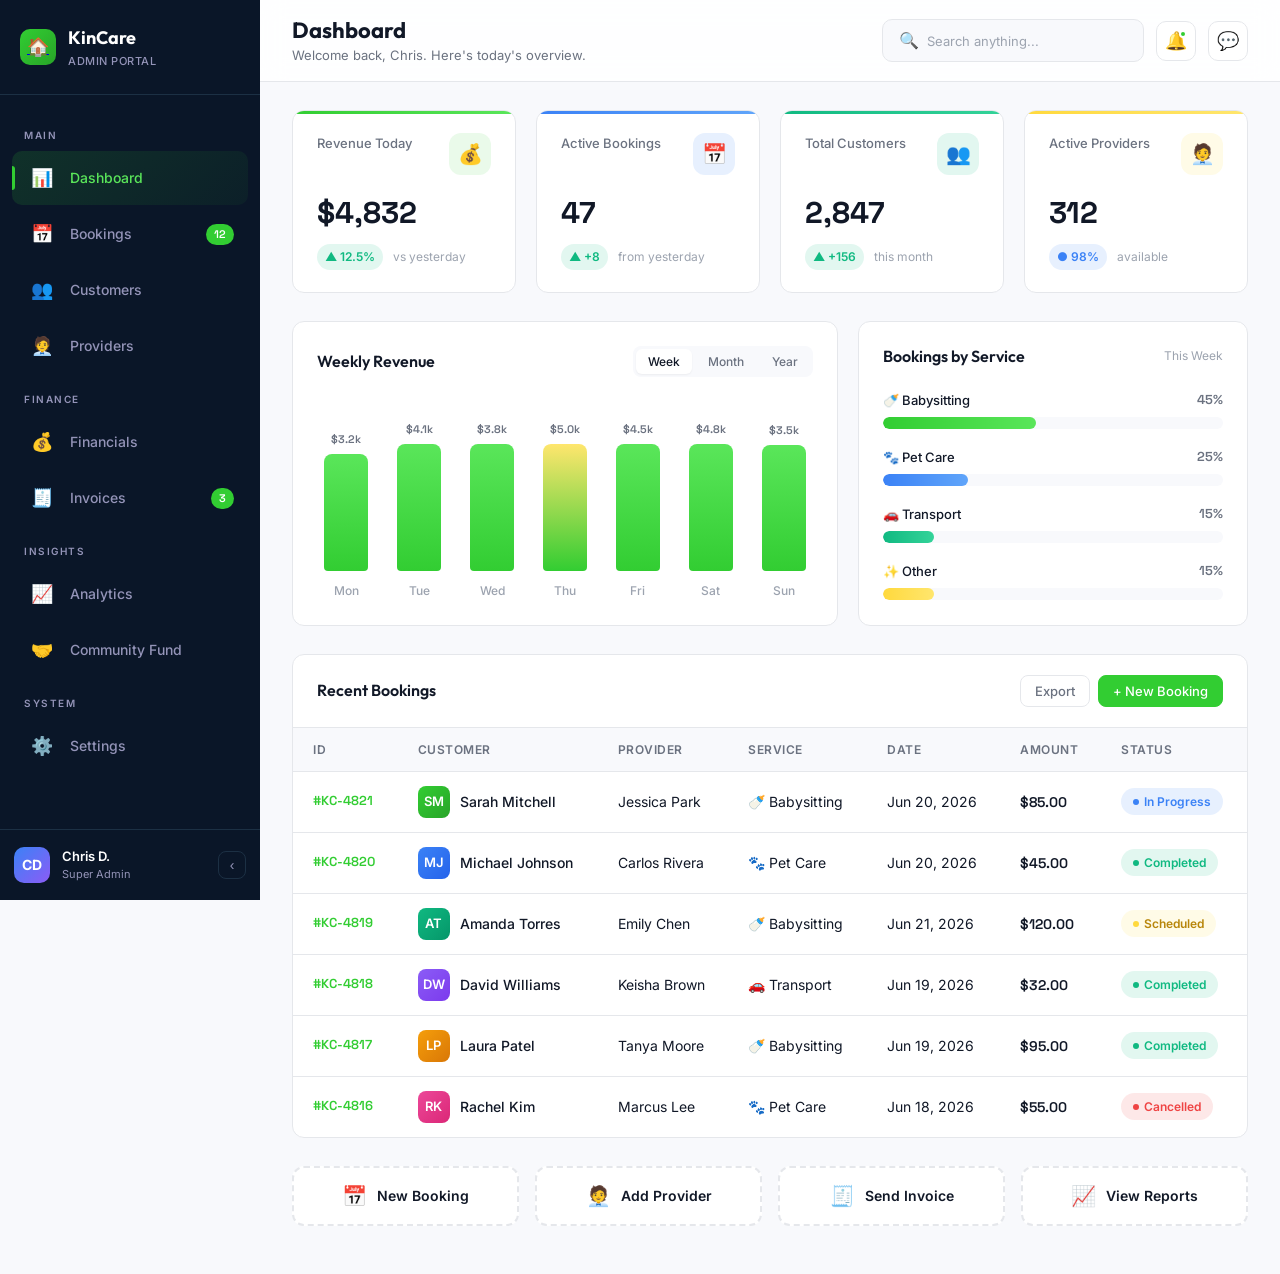
==== admin.html @ 113f3c18 "KinCare v1.0 - Full platform launch with landing, careers, community, admin, login, dashboard, and l" ====
<!DOCTYPE html>
<html lang="en">
<head>
    <meta charset="UTF-8">
    <meta name="viewport" content="width=device-width, initial-scale=1.0">
    <title>KinCare Admin — Business Management Portal</title>
    <meta name="description" content="KinCare Admin Portal — manage bookings, customers, providers, invoices, and analytics for your on-demand caregiving business.">
    <link rel="preconnect" href="https://fonts.googleapis.com">
    <link rel="preconnect" href="https://fonts.gstatic.com" crossorigin>
    <link href="https://fonts.googleapis.com/css2?family=Inter:wght@400;500;600;700&family=Outfit:wght@500;600;700;800&family=Space+Grotesk:wght@400;500;600;700&display=swap" rel="stylesheet">
    <style>
        /* ═══════════════════════════════════════════
           CSS RESET & VARIABLES
           ═══════════════════════════════════════════ */
        *, *::before, *::after { margin: 0; padding: 0; box-sizing: border-box; }

        :root {
            --coral: #32CD32;
            --coral-light: #5AE65A;
            --coral-dark: #28A428;
            --navy: #0A1628;
            --navy-light: #142236;
            --navy-lighter: #1C3044;
            --navy-text: #9494B8;
            --gold: #FFD93D;
            --gold-light: #FFE66D;
            --green: #10B981;
            --green-light: #34D399;
            --green-bg: rgba(16, 185, 129, 0.12);
            --cloud: #F8F9FC;
            --white: #FFFFFF;
            --blue: #3B82F6;
            --blue-bg: rgba(59, 130, 246, 0.12);
            --red: #EF4444;
            --red-bg: rgba(239, 68, 68, 0.12);
            --gold-bg: rgba(255, 217, 61, 0.12);
            --border: #E5E7EB;
            --text-primary: #111827;
            --text-secondary: #6B7280;
            --text-muted: #9CA3AF;
            --shadow-sm: 0 1px 2px rgba(0,0,0,0.05);
            --shadow-md: 0 4px 12px rgba(0,0,0,0.08);
            --shadow-lg: 0 8px 30px rgba(0,0,0,0.12);
            --sidebar-width: 260px;
            --sidebar-collapsed: 72px;
            --radius: 12px;
            --radius-sm: 8px;
            --transition: 0.25s cubic-bezier(0.4, 0, 0.2, 1);
        }

        body {
            font-family: 'Inter', -apple-system, BlinkMacSystemFont, sans-serif;
            background: var(--cloud);
            color: var(--text-primary);
            line-height: 1.6;
            overflow-x: hidden;
            min-height: 100vh;
        }

        h1, h2, h3, h4, h5 {
            font-family: 'Outfit', sans-serif;
            line-height: 1.3;
        }

        /* ═══════════════════════════════════════════
           SIDEBAR
           ═══════════════════════════════════════════ */
        .sidebar {
            position: fixed;
            top: 0;
            left: 0;
            width: var(--sidebar-width);
            height: 100vh;
            background: var(--navy);
            display: flex;
            flex-direction: column;
            z-index: 100;
            transition: width var(--transition);
            overflow: hidden;
        }

        .sidebar.collapsed {
            width: var(--sidebar-collapsed);
        }

        .sidebar-header {
            padding: 24px 20px;
            border-bottom: 1px solid var(--navy-lighter);
            display: flex;
            align-items: center;
            gap: 12px;
            min-height: 80px;
        }

        .sidebar-logo {
            width: 36px;
            height: 36px;
            background: linear-gradient(135deg, var(--coral), var(--coral-dark));
            border-radius: 10px;
            display: flex;
            align-items: center;
            justify-content: center;
            font-size: 18px;
            flex-shrink: 0;
        }

        .sidebar-brand {
            display: flex;
            flex-direction: column;
            overflow: hidden;
            white-space: nowrap;
            transition: opacity var(--transition);
        }

        .sidebar.collapsed .sidebar-brand {
            opacity: 0;
            width: 0;
        }

        .sidebar-brand-name {
            font-family: 'Outfit', sans-serif;
            font-weight: 700;
            font-size: 18px;
            color: var(--white);
            text-decoration: none;
        }

        .sidebar-brand-name:hover {
            color: var(--coral-light);
        }

        .sidebar-brand-sub {
            font-size: 11px;
            color: var(--navy-text);
            font-weight: 500;
            letter-spacing: 0.5px;
            text-transform: uppercase;
        }

        .sidebar-nav {
            flex: 1;
            padding: 16px 12px;
            overflow-y: auto;
        }

        .sidebar-nav::-webkit-scrollbar { width: 4px; }
        .sidebar-nav::-webkit-scrollbar-track { background: transparent; }
        .sidebar-nav::-webkit-scrollbar-thumb { background: var(--navy-lighter); border-radius: 4px; }

        .nav-section-label {
            font-size: 10px;
            font-weight: 600;
            color: var(--navy-text);
            text-transform: uppercase;
            letter-spacing: 1.5px;
            padding: 16px 12px 8px;
            overflow: hidden;
            white-space: nowrap;
            transition: opacity var(--transition);
        }

        .sidebar.collapsed .nav-section-label {
            opacity: 0;
        }

        .nav-item {
            display: flex;
            align-items: center;
            gap: 12px;
            padding: 11px 14px;
            border-radius: 10px;
            color: var(--navy-text);
            text-decoration: none;
            font-size: 14px;
            font-weight: 500;
            cursor: pointer;
            transition: all var(--transition);
            margin-bottom: 2px;
            position: relative;
            white-space: nowrap;
        }

        .nav-item:hover {
            background: var(--navy-light);
            color: var(--white);
        }

        .nav-item.active {
            background: linear-gradient(135deg, rgba(50,205,50,0.15), rgba(50,205,50,0.05));
            color: var(--coral-light);
        }

        .nav-item.active::before {
            content: '';
            position: absolute;
            left: 0;
            top: 50%;
            transform: translateY(-50%);
            width: 3px;
            height: 24px;
            background: var(--coral);
            border-radius: 0 3px 3px 0;
        }

        .nav-icon {
            width: 32px;
            height: 32px;
            display: flex;
            align-items: center;
            justify-content: center;
            font-size: 18px;
            flex-shrink: 0;
        }

        .nav-label {
            overflow: hidden;
            transition: opacity var(--transition);
        }

        .sidebar.collapsed .nav-label {
            opacity: 0;
            width: 0;
        }

        .nav-badge {
            margin-left: auto;
            background: var(--coral);
            color: var(--white);
            font-size: 11px;
            font-weight: 600;
            padding: 2px 8px;
            border-radius: 20px;
            font-family: 'Space Grotesk', monospace;
        }

        .sidebar.collapsed .nav-badge {
            display: none;
        }

        .sidebar-footer {
            padding: 16px 14px;
            border-top: 1px solid var(--navy-lighter);
            display: flex;
            align-items: center;
            gap: 12px;
        }

        .sidebar-avatar {
            width: 36px;
            height: 36px;
            border-radius: 10px;
            background: linear-gradient(135deg, var(--blue), #8B5CF6);
            display: flex;
            align-items: center;
            justify-content: center;
            color: var(--white);
            font-weight: 700;
            font-size: 14px;
            flex-shrink: 0;
        }

        .sidebar-user {
            overflow: hidden;
            white-space: nowrap;
            transition: opacity var(--transition);
        }

        .sidebar.collapsed .sidebar-user {
            opacity: 0;
            width: 0;
        }

        .sidebar-user-name {
            font-size: 13px;
            font-weight: 600;
            color: var(--white);
        }

        .sidebar-user-role {
            font-size: 11px;
            color: var(--navy-text);
        }

        .sidebar-collapse-btn {
            margin-left: auto;
            width: 28px;
            height: 28px;
            border-radius: 8px;
            border: 1px solid var(--navy-lighter);
            background: transparent;
            color: var(--navy-text);
            cursor: pointer;
            display: flex;
            align-items: center;
            justify-content: center;
            font-size: 14px;
            transition: all var(--transition);
            flex-shrink: 0;
        }

        .sidebar-collapse-btn:hover {
            background: var(--navy-light);
            color: var(--white);
        }

        .sidebar.collapsed .sidebar-collapse-btn {
            margin-left: 0;
            transform: rotate(180deg);
        }

        /* ═══════════════════════════════════════════
           MAIN CONTENT
           ═══════════════════════════════════════════ */
        .main {
            margin-left: var(--sidebar-width);
            min-height: 100vh;
            transition: margin-left var(--transition);
        }

        .sidebar.collapsed ~ .main {
            margin-left: var(--sidebar-collapsed);
        }

        .topbar {
            position: sticky;
            top: 0;
            z-index: 50;
            background: rgba(255,255,255,0.85);
            backdrop-filter: blur(12px);
            -webkit-backdrop-filter: blur(12px);
            border-bottom: 1px solid var(--border);
            padding: 16px 32px;
            display: flex;
            align-items: center;
            justify-content: space-between;
        }

        .topbar-left {
            display: flex;
            flex-direction: column;
        }

        .topbar-title {
            font-family: 'Outfit', sans-serif;
            font-size: 22px;
            font-weight: 700;
            color: var(--text-primary);
        }

        .topbar-subtitle {
            font-size: 13px;
            color: var(--text-secondary);
        }

        .topbar-actions {
            display: flex;
            align-items: center;
            gap: 12px;
        }

        .topbar-search {
            display: flex;
            align-items: center;
            background: var(--cloud);
            border-radius: 10px;
            padding: 8px 16px;
            gap: 8px;
            border: 1px solid var(--border);
            transition: all var(--transition);
        }

        .topbar-search:focus-within {
            border-color: var(--coral);
            box-shadow: 0 0 0 3px rgba(50,205,50,0.1);
        }

        .topbar-search input {
            border: none;
            background: transparent;
            font-family: 'Inter', sans-serif;
            font-size: 13px;
            color: var(--text-primary);
            outline: none;
            width: 200px;
        }

        .topbar-search input::placeholder {
            color: var(--text-muted);
        }

        .topbar-icon-btn {
            width: 40px;
            height: 40px;
            border-radius: 10px;
            border: 1px solid var(--border);
            background: var(--white);
            cursor: pointer;
            display: flex;
            align-items: center;
            justify-content: center;
            font-size: 18px;
            transition: all var(--transition);
            position: relative;
        }

        .topbar-icon-btn:hover {
            background: var(--cloud);
            border-color: var(--coral);
        }

        .topbar-icon-btn .notif-dot {
            position: absolute;
            top: 8px;
            right: 8px;
            width: 8px;
            height: 8px;
            background: var(--coral);
            border-radius: 50%;
            border: 2px solid var(--white);
        }

        /* ═══════════════════════════════════════════
           CONTENT AREA
           ═══════════════════════════════════════════ */
        .content {
            padding: 28px 32px 48px;
        }

        .view { display: none; }
        .view.active { display: block; }

        /* ═══════════════════════════════════════════
           STAT CARDS
           ═══════════════════════════════════════════ */
        .stat-grid {
            display: grid;
            grid-template-columns: repeat(4, 1fr);
            gap: 20px;
            margin-bottom: 28px;
        }

        .stat-card {
            background: var(--white);
            border-radius: var(--radius);
            padding: 22px 24px;
            border: 1px solid var(--border);
            transition: all var(--transition);
            cursor: default;
            position: relative;
            overflow: hidden;
        }

        .stat-card:hover {
            transform: translateY(-4px);
            box-shadow: var(--shadow-lg);
            border-color: transparent;
        }

        .stat-card::after {
            content: '';
            position: absolute;
            top: 0;
            left: 0;
            right: 0;
            height: 3px;
        }

        .stat-card:nth-child(1)::after { background: linear-gradient(90deg, var(--coral), var(--coral-light)); }
        .stat-card:nth-child(2)::after { background: linear-gradient(90deg, var(--blue), #60A5FA); }
        .stat-card:nth-child(3)::after { background: linear-gradient(90deg, var(--green), var(--green-light)); }
        .stat-card:nth-child(4)::after { background: linear-gradient(90deg, var(--gold), var(--gold-light)); }

        .stat-card-top {
            display: flex;
            align-items: flex-start;
            justify-content: space-between;
            margin-bottom: 14px;
        }

        .stat-label {
            font-size: 13px;
            font-weight: 500;
            color: var(--text-secondary);
        }

        .stat-icon {
            width: 42px;
            height: 42px;
            border-radius: 12px;
            display: flex;
            align-items: center;
            justify-content: center;
            font-size: 20px;
        }

        .stat-card:nth-child(1) .stat-icon { background: rgba(50,205,50,0.1); }
        .stat-card:nth-child(2) .stat-icon { background: var(--blue-bg); }
        .stat-card:nth-child(3) .stat-icon { background: var(--green-bg); }
        .stat-card:nth-child(4) .stat-icon { background: var(--gold-bg); }

        .stat-value {
            font-family: 'Space Grotesk', monospace;
            font-size: 30px;
            font-weight: 700;
            color: var(--text-primary);
            margin-bottom: 6px;
        }

        .stat-trend {
            display: inline-flex;
            align-items: center;
            gap: 4px;
            font-size: 12px;
            font-weight: 600;
            padding: 3px 8px;
            border-radius: 20px;
        }

        .stat-trend.up {
            background: var(--green-bg);
            color: var(--green);
        }

        .stat-trend.neutral {
            background: var(--blue-bg);
            color: var(--blue);
        }

        .stat-sub {
            font-size: 12px;
            color: var(--text-muted);
            margin-left: 6px;
        }

        /* ═══════════════════════════════════════════
           CHART SECTION
           ═══════════════════════════════════════════ */
        .chart-grid {
            display: grid;
            grid-template-columns: 1.4fr 1fr;
            gap: 20px;
            margin-bottom: 28px;
        }

        .chart-card {
            background: var(--white);
            border-radius: var(--radius);
            padding: 24px;
            border: 1px solid var(--border);
        }

        .chart-header {
            display: flex;
            align-items: center;
            justify-content: space-between;
            margin-bottom: 24px;
        }

        .chart-title {
            font-family: 'Outfit', sans-serif;
            font-size: 16px;
            font-weight: 600;
            color: var(--text-primary);
        }

        .chart-period {
            display: flex;
            gap: 4px;
            background: var(--cloud);
            border-radius: 8px;
            padding: 3px;
        }

        .chart-period-btn {
            padding: 5px 12px;
            border-radius: 6px;
            border: none;
            background: transparent;
            font-family: 'Inter', sans-serif;
            font-size: 12px;
            font-weight: 500;
            color: var(--text-secondary);
            cursor: pointer;
            transition: all var(--transition);
        }

        .chart-period-btn.active {
            background: var(--white);
            color: var(--text-primary);
            box-shadow: var(--shadow-sm);
        }

        /* Bar Chart */
        .bar-chart {
            display: flex;
            align-items: flex-end;
            gap: 14px;
            height: 200px;
            padding-top: 20px;
        }

        .bar-col {
            flex: 1;
            display: flex;
            flex-direction: column;
            align-items: center;
            height: 100%;
            justify-content: flex-end;
        }

        .bar-value {
            font-family: 'Space Grotesk', monospace;
            font-size: 11px;
            font-weight: 600;
            color: var(--text-secondary);
            margin-bottom: 6px;
        }

        .bar {
            width: 100%;
            max-width: 44px;
            border-radius: 8px 8px 4px 4px;
            transition: all 0.8s cubic-bezier(0.34, 1.56, 0.64, 1);
            position: relative;
            cursor: pointer;
        }

        .bar:hover {
            filter: brightness(1.1);
            transform: scaleY(1.03);
            transform-origin: bottom;
        }

        .bar-label {
            font-size: 12px;
            font-weight: 500;
            color: var(--text-muted);
            margin-top: 10px;
        }

        /* Horizontal Bar Chart */
        .h-bar-chart {
            display: flex;
            flex-direction: column;
            gap: 18px;
        }

        .h-bar-row {
            display: flex;
            flex-direction: column;
            gap: 6px;
        }

        .h-bar-label-row {
            display: flex;
            align-items: center;
            justify-content: space-between;
        }

        .h-bar-name {
            font-size: 13px;
            font-weight: 500;
            color: var(--text-primary);
        }

        .h-bar-pct {
            font-family: 'Space Grotesk', monospace;
            font-size: 13px;
            font-weight: 600;
            color: var(--text-secondary);
        }

        .h-bar-track {
            width: 100%;
            height: 12px;
            background: var(--cloud);
            border-radius: 6px;
            overflow: hidden;
        }

        .h-bar-fill {
            height: 100%;
            border-radius: 6px;
            transition: width 1.2s cubic-bezier(0.34, 1.56, 0.64, 1);
        }

        /* ═══════════════════════════════════════════
           TABLE
           ═══════════════════════════════════════════ */
        .table-card {
            background: var(--white);
            border-radius: var(--radius);
            border: 1px solid var(--border);
            overflow: hidden;
            margin-bottom: 28px;
        }

        .table-header {
            display: flex;
            align-items: center;
            justify-content: space-between;
            padding: 20px 24px;
            border-bottom: 1px solid var(--border);
        }

        .table-title {
            font-family: 'Outfit', sans-serif;
            font-size: 16px;
            font-weight: 600;
        }

        .table-actions {
            display: flex;
            gap: 8px;
        }

        .table-btn {
            padding: 7px 14px;
            border-radius: var(--radius-sm);
            border: 1px solid var(--border);
            background: var(--white);
            font-family: 'Inter', sans-serif;
            font-size: 13px;
            font-weight: 500;
            color: var(--text-secondary);
            cursor: pointer;
            transition: all var(--transition);
        }

        .table-btn:hover {
            border-color: var(--coral);
            color: var(--coral);
        }

        .table-btn.primary {
            background: var(--coral);
            color: var(--white);
            border-color: var(--coral);
        }

        .table-btn.primary:hover {
            background: var(--coral-dark);
        }

        table {
            width: 100%;
            border-collapse: collapse;
        }

        thead {
            background: var(--cloud);
        }

        th {
            padding: 12px 20px;
            text-align: left;
            font-size: 12px;
            font-weight: 600;
            color: var(--text-secondary);
            text-transform: uppercase;
            letter-spacing: 0.5px;
            white-space: nowrap;
        }

        td {
            padding: 14px 20px;
            font-size: 14px;
            border-top: 1px solid var(--border);
            white-space: nowrap;
        }

        tbody tr {
            transition: background var(--transition);
        }

        tbody tr:hover {
            background: rgba(50,205,50,0.03);
        }

        .td-id {
            font-family: 'Space Grotesk', monospace;
            font-weight: 600;
            color: var(--coral);
            font-size: 13px;
        }

        .td-customer {
            display: flex;
            align-items: center;
            gap: 10px;
        }

        .td-avatar {
            width: 32px;
            height: 32px;
            border-radius: 8px;
            display: flex;
            align-items: center;
            justify-content: center;
            font-size: 13px;
            font-weight: 600;
            color: var(--white);
            flex-shrink: 0;
        }

        .td-name {
            font-weight: 500;
        }

        .td-amount {
            font-family: 'Space Grotesk', monospace;
            font-weight: 600;
        }

        .status-badge {
            display: inline-flex;
            align-items: center;
            gap: 5px;
            padding: 4px 12px;
            border-radius: 20px;
            font-size: 12px;
            font-weight: 600;
        }

        .status-badge.completed { background: var(--green-bg); color: var(--green); }
        .status-badge.in-progress { background: var(--blue-bg); color: var(--blue); }
        .status-badge.scheduled { background: var(--gold-bg); color: #B8860B; }
        .status-badge.cancelled { background: var(--red-bg); color: var(--red); }

        .status-dot {
            width: 6px;
            height: 6px;
            border-radius: 50%;
        }

        .status-badge.completed .status-dot { background: var(--green); }
        .status-badge.in-progress .status-dot { background: var(--blue); }
        .status-badge.scheduled .status-dot { background: var(--gold); }
        .status-badge.cancelled .status-dot { background: var(--red); }

        /* ═══════════════════════════════════════════
           QUICK ACTIONS
           ═══════════════════════════════════════════ */
        .quick-actions {
            display: grid;
            grid-template-columns: repeat(4, 1fr);
            gap: 16px;
        }

        .qa-btn {
            display: flex;
            align-items: center;
            justify-content: center;
            gap: 10px;
            padding: 16px 20px;
            border-radius: var(--radius);
            border: 2px dashed var(--border);
            background: var(--white);
            font-family: 'Inter', sans-serif;
            font-size: 14px;
            font-weight: 600;
            color: var(--text-primary);
            cursor: pointer;
            transition: all var(--transition);
        }

        .qa-btn:hover {
            border-style: solid;
            border-color: var(--coral);
            color: var(--coral);
            transform: translateY(-2px);
            box-shadow: var(--shadow-md);
        }

        .qa-btn span { font-size: 20px; }

        /* ═══════════════════════════════════════════
           BOOKINGS VIEW
           ═══════════════════════════════════════════ */
        .filter-bar {
            display: flex;
            align-items: center;
            justify-content: space-between;
            margin-bottom: 20px;
            gap: 12px;
            flex-wrap: wrap;
        }

        .filter-tabs {
            display: flex;
            gap: 4px;
            background: var(--white);
            border-radius: 10px;
            padding: 4px;
            border: 1px solid var(--border);
        }

        .filter-tab {
            padding: 8px 18px;
            border-radius: 8px;
            border: none;
            background: transparent;
            font-family: 'Inter', sans-serif;
            font-size: 13px;
            font-weight: 500;
            color: var(--text-secondary);
            cursor: pointer;
            transition: all var(--transition);
        }

        .filter-tab.active {
            background: var(--coral);
            color: var(--white);
        }

        .filter-tab:hover:not(.active) {
            background: var(--cloud);
        }

        .filter-search {
            display: flex;
            align-items: center;
            background: var(--white);
            border: 1px solid var(--border);
            border-radius: 10px;
            padding: 8px 16px;
            gap: 8px;
            transition: all var(--transition);
        }

        .filter-search:focus-within {
            border-color: var(--coral);
            box-shadow: 0 0 0 3px rgba(50,205,50,0.1);
        }

        .filter-search input {
            border: none;
            background: transparent;
            font-family: 'Inter', sans-serif;
            font-size: 13px;
            outline: none;
            width: 220px;
            color: var(--text-primary);
        }

        .filter-search input::placeholder {
            color: var(--text-muted);
        }

        .booking-count {
            font-size: 13px;
            color: var(--text-secondary);
            font-weight: 500;
        }

        .booking-count strong {
            color: var(--text-primary);
            font-family: 'Space Grotesk', monospace;
        }

        /* ═══════════════════════════════════════════
           COMING SOON / PLACEHOLDER
           ═══════════════════════════════════════════ */
        .coming-soon {
            display: flex;
            flex-direction: column;
            align-items: center;
            justify-content: center;
            min-height: 60vh;
            text-align: center;
        }

        .coming-soon-icon {
            width: 100px;
            height: 100px;
            border-radius: 28px;
            background: linear-gradient(135deg, rgba(50,205,50,0.1), rgba(255,217,61,0.1));
            display: flex;
            align-items: center;
            justify-content: center;
            font-size: 48px;
            margin-bottom: 24px;
        }

        .coming-soon h2 {
            font-size: 28px;
            font-weight: 700;
            margin-bottom: 8px;
            color: var(--text-primary);
        }

        .coming-soon p {
            font-size: 15px;
            color: var(--text-secondary);
            max-width: 400px;
        }

        .coming-soon-badge {
            margin-top: 20px;
            padding: 6px 16px;
            border-radius: 20px;
            background: var(--gold-bg);
            color: #B8860B;
            font-size: 12px;
            font-weight: 600;
        }

        /* ═══════════════════════════════════════════
           TABLE SCROLLABLE WRAPPER
           ═══════════════════════════════════════════ */
        .table-scroll {
            overflow-x: auto;
        }

        .table-scroll::-webkit-scrollbar { height: 6px; }
        .table-scroll::-webkit-scrollbar-track { background: var(--cloud); }
        .table-scroll::-webkit-scrollbar-thumb { background: var(--border); border-radius: 3px; }

        /* ═══════════════════════════════════════════
           RESPONSIVE
           ═══════════════════════════════════════════ */
        @media (max-width: 1200px) {
            .stat-grid { grid-template-columns: repeat(2, 1fr); }
            .chart-grid { grid-template-columns: 1fr; }
            .quick-actions { grid-template-columns: repeat(2, 1fr); }
        }

        @media (max-width: 768px) {
            .sidebar {
                width: var(--sidebar-collapsed);
            }
            .sidebar .sidebar-brand,
            .sidebar .nav-label,
            .sidebar .nav-badge,
            .sidebar .sidebar-user,
            .sidebar .nav-section-label { opacity: 0; width: 0; }
            .sidebar .sidebar-collapse-btn { display: none; }

            .main {
                margin-left: var(--sidebar-collapsed);
            }

            .stat-grid { grid-template-columns: 1fr; }
            .quick-actions { grid-template-columns: 1fr; }
            .content { padding: 20px 16px; }
            .topbar { padding: 14px 16px; }
            .topbar-search input { width: 120px; }
            .filter-bar { flex-direction: column; align-items: stretch; }
        }

        /* ═══════════════════════════════════════════
           ANIMATIONS
           ═══════════════════════════════════════════ */
        @keyframes fadeInUp {
            from { opacity: 0; transform: translateY(20px); }
            to { opacity: 1; transform: translateY(0); }
        }

        @keyframes slideInLeft {
            from { opacity: 0; transform: translateX(-20px); }
            to { opacity: 1; transform: translateX(0); }
        }

        .stat-card {
            animation: fadeInUp 0.5s ease-out both;
        }
        .stat-card:nth-child(1) { animation-delay: 0.05s; }
        .stat-card:nth-child(2) { animation-delay: 0.1s; }
        .stat-card:nth-child(3) { animation-delay: 0.15s; }
        .stat-card:nth-child(4) { animation-delay: 0.2s; }

        .chart-card { animation: fadeInUp 0.5s ease-out 0.25s both; }
        .table-card { animation: fadeInUp 0.5s ease-out 0.35s both; }
    </style>
</head>
<body>

<!-- ═══════════════════════════════════════════
     SIDEBAR
     ═══════════════════════════════════════════ -->
<aside class="sidebar" id="sidebar">
    <div class="sidebar-header">
        <a href="index.html" class="sidebar-logo" title="Back to KinCare Home">🏠</a>
        <div class="sidebar-brand">
            <a href="index.html" class="sidebar-brand-name">KinCare</a>
            <span class="sidebar-brand-sub">Admin Portal</span>
        </div>
    </div>

    <nav class="sidebar-nav">
        <div class="nav-section-label">Main</div>
        <a class="nav-item active" data-view="dashboard" onclick="switchView('dashboard', this)">
            <span class="nav-icon">📊</span>
            <span class="nav-label">Dashboard</span>
        </a>
        <a class="nav-item" data-view="bookings" onclick="switchView('bookings', this)">
            <span class="nav-icon">📅</span>
            <span class="nav-label">Bookings</span>
            <span class="nav-badge">12</span>
        </a>
        <a class="nav-item" data-view="customers" onclick="switchView('customers', this)">
            <span class="nav-icon">👥</span>
            <span class="nav-label">Customers</span>
        </a>
        <a class="nav-item" data-view="providers" onclick="switchView('providers', this)">
            <span class="nav-icon">🧑‍💼</span>
            <span class="nav-label">Providers</span>
        </a>

        <div class="nav-section-label">Finance</div>
        <a class="nav-item" data-view="financials" onclick="switchView('financials', this)">
            <span class="nav-icon">💰</span>
            <span class="nav-label">Financials</span>
        </a>
        <a class="nav-item" data-view="invoices" onclick="switchView('invoices', this)">
            <span class="nav-icon">🧾</span>
            <span class="nav-label">Invoices</span>
            <span class="nav-badge">3</span>
        </a>

        <div class="nav-section-label">Insights</div>
        <a class="nav-item" data-view="analytics" onclick="switchView('analytics', this)">
            <span class="nav-icon">📈</span>
            <span class="nav-label">Analytics</span>
        </a>
        <a class="nav-item" data-view="community" onclick="switchView('community', this)">
            <span class="nav-icon">🤝</span>
            <span class="nav-label">Community Fund</span>
        </a>

        <div class="nav-section-label">System</div>
        <a class="nav-item" data-view="settings" onclick="switchView('settings', this)">
            <span class="nav-icon">⚙️</span>
            <span class="nav-label">Settings</span>
        </a>
    </nav>

    <div class="sidebar-footer">
        <div class="sidebar-avatar">CD</div>
        <div class="sidebar-user">
            <div class="sidebar-user-name">Chris D.</div>
            <div class="sidebar-user-role">Super Admin</div>
        </div>
        <button class="sidebar-collapse-btn" onclick="toggleSidebar()" title="Toggle sidebar">
            ‹
        </button>
    </div>
</aside>

<!-- ═══════════════════════════════════════════
     MAIN CONTENT
     ═══════════════════════════════════════════ -->
<div class="main">
    <!-- Top Bar -->
    <header class="topbar">
        <div class="topbar-left">
            <h1 class="topbar-title" id="topbar-title">Dashboard</h1>
            <p class="topbar-subtitle" id="topbar-subtitle">Welcome back, Chris. Here's today's overview.</p>
        </div>
        <div class="topbar-actions">
            <div class="topbar-search">
                <span>🔍</span>
                <input type="text" placeholder="Search anything..." id="global-search">
            </div>
            <button class="topbar-icon-btn" title="Notifications">
                🔔
                <span class="notif-dot"></span>
            </button>
            <button class="topbar-icon-btn" title="Messages">
                💬
            </button>
        </div>
    </header>

    <div class="content">

        <!-- ═══════════════════════════════════════════
             DASHBOARD VIEW
             ═══════════════════════════════════════════ -->
        <section class="view active" id="view-dashboard">

            <!-- Stat Cards -->
            <div class="stat-grid">
                <div class="stat-card">
                    <div class="stat-card-top">
                        <span class="stat-label">Revenue Today</span>
                        <div class="stat-icon">💰</div>
                    </div>
                    <div class="stat-value" data-target="4832" data-prefix="$">$0</div>
                    <div>
                        <span class="stat-trend up">▲ 12.5%</span>
                        <span class="stat-sub">vs yesterday</span>
                    </div>
                </div>
                <div class="stat-card">
                    <div class="stat-card-top">
                        <span class="stat-label">Active Bookings</span>
                        <div class="stat-icon">📅</div>
                    </div>
                    <div class="stat-value" data-target="47" data-prefix="">0</div>
                    <div>
                        <span class="stat-trend up">▲ +8</span>
                        <span class="stat-sub">from yesterday</span>
                    </div>
                </div>
                <div class="stat-card">
                    <div class="stat-card-top">
                        <span class="stat-label">Total Customers</span>
                        <div class="stat-icon">👥</div>
                    </div>
                    <div class="stat-value" data-target="2847" data-prefix="">0</div>
                    <div>
                        <span class="stat-trend up">▲ +156</span>
                        <span class="stat-sub">this month</span>
                    </div>
                </div>
                <div class="stat-card">
                    <div class="stat-card-top">
                        <span class="stat-label">Active Providers</span>
                        <div class="stat-icon">🧑‍💼</div>
                    </div>
                    <div class="stat-value" data-target="312" data-prefix="">0</div>
                    <div>
                        <span class="stat-trend neutral">● 98%</span>
                        <span class="stat-sub">available</span>
                    </div>
                </div>
            </div>

            <!-- Charts -->
            <div class="chart-grid">
                <!-- Revenue Bar Chart -->
                <div class="chart-card">
                    <div class="chart-header">
                        <h3 class="chart-title">Weekly Revenue</h3>
                        <div class="chart-period">
                            <button class="chart-period-btn active">Week</button>
                            <button class="chart-period-btn">Month</button>
                            <button class="chart-period-btn">Year</button>
                        </div>
                    </div>
                    <div class="bar-chart" id="revenue-chart">
                        <div class="bar-col">
                            <span class="bar-value">$3.2k</span>
                            <div class="bar" style="height:0; background: linear-gradient(to top, var(--coral), var(--coral-light));" data-height="65%"></div>
                            <span class="bar-label">Mon</span>
                        </div>
                        <div class="bar-col">
                            <span class="bar-value">$4.1k</span>
                            <div class="bar" style="height:0; background: linear-gradient(to top, var(--coral), var(--coral-light));" data-height="82%"></div>
                            <span class="bar-label">Tue</span>
                        </div>
                        <div class="bar-col">
                            <span class="bar-value">$3.8k</span>
                            <div class="bar" style="height:0; background: linear-gradient(to top, var(--coral), var(--coral-light));" data-height="76%"></div>
                            <span class="bar-label">Wed</span>
                        </div>
                        <div class="bar-col">
                            <span class="bar-value">$5.0k</span>
                            <div class="bar" style="height:0; background: linear-gradient(to top, var(--coral), var(--gold-light));" data-height="100%"></div>
                            <span class="bar-label">Thu</span>
                        </div>
                        <div class="bar-col">
                            <span class="bar-value">$4.5k</span>
                            <div class="bar" style="height:0; background: linear-gradient(to top, var(--coral), var(--coral-light));" data-height="90%"></div>
                            <span class="bar-label">Fri</span>
                        </div>
                        <div class="bar-col">
                            <span class="bar-value">$4.8k</span>
                            <div class="bar" style="height:0; background: linear-gradient(to top, var(--coral), var(--coral-light));" data-height="96%"></div>
                            <span class="bar-label">Sat</span>
                        </div>
                        <div class="bar-col">
                            <span class="bar-value">$3.5k</span>
                            <div class="bar" style="height:0; background: linear-gradient(to top, var(--coral), var(--coral-light));" data-height="70%"></div>
                            <span class="bar-label">Sun</span>
                        </div>
                    </div>
                </div>

                <!-- Bookings by Service -->
                <div class="chart-card">
                    <div class="chart-header">
                        <h3 class="chart-title">Bookings by Service</h3>
                        <span style="font-size:12px; color: var(--text-muted);">This Week</span>
                    </div>
                    <div class="h-bar-chart">
                        <div class="h-bar-row">
                            <div class="h-bar-label-row">
                                <span class="h-bar-name">🍼 Babysitting</span>
                                <span class="h-bar-pct">45%</span>
                            </div>
                            <div class="h-bar-track">
                                <div class="h-bar-fill" style="width:0; background: linear-gradient(90deg, var(--coral), var(--coral-light));" data-width="45%"></div>
                            </div>
                        </div>
                        <div class="h-bar-row">
                            <div class="h-bar-label-row">
                                <span class="h-bar-name">🐾 Pet Care</span>
                                <span class="h-bar-pct">25%</span>
                            </div>
                            <div class="h-bar-track">
                                <div class="h-bar-fill" style="width:0; background: linear-gradient(90deg, var(--blue), #60A5FA);" data-width="25%"></div>
                            </div>
                        </div>
                        <div class="h-bar-row">
                            <div class="h-bar-label-row">
                                <span class="h-bar-name">🚗 Transport</span>
                                <span class="h-bar-pct">15%</span>
                            </div>
                            <div class="h-bar-track">
                                <div class="h-bar-fill" style="width:0; background: linear-gradient(90deg, var(--green), var(--green-light));" data-width="15%"></div>
                            </div>
                        </div>
                        <div class="h-bar-row">
                            <div class="h-bar-label-row">
                                <span class="h-bar-name">✨ Other</span>
                                <span class="h-bar-pct">15%</span>
                            </div>
                            <div class="h-bar-track">
                                <div class="h-bar-fill" style="width:0; background: linear-gradient(90deg, var(--gold), var(--gold-light));" data-width="15%"></div>
                            </div>
                        </div>
                    </div>
                </div>
            </div>

            <!-- Recent Bookings Table -->
            <div class="table-card">
                <div class="table-header">
                    <h3 class="table-title">Recent Bookings</h3>
                    <div class="table-actions">
                        <button class="table-btn">Export</button>
                        <button class="table-btn primary">+ New Booking</button>
                    </div>
                </div>
                <div class="table-scroll">
                    <table>
                        <thead>
                            <tr>
                                <th>ID</th>
                                <th>Customer</th>
                                <th>Provider</th>
                                <th>Service</th>
                                <th>Date</th>
                                <th>Amount</th>
                                <th>Status</th>
                            </tr>
                        </thead>
                        <tbody>
                            <tr>
                                <td class="td-id">#KC-4821</td>
                                <td><div class="td-customer"><div class="td-avatar" style="background: linear-gradient(135deg, #32CD32, #28A428);">SM</div><span class="td-name">Sarah Mitchell</span></div></td>
                                <td>Jessica Park</td>
                                <td>🍼 Babysitting</td>
                                <td>Jun 20, 2026</td>
                                <td class="td-amount">$85.00</td>
                                <td><span class="status-badge in-progress"><span class="status-dot"></span>In Progress</span></td>
                            </tr>
                            <tr>
                                <td class="td-id">#KC-4820</td>
                                <td><div class="td-customer"><div class="td-avatar" style="background: linear-gradient(135deg, #3B82F6, #2563EB);">MJ</div><span class="td-name">Michael Johnson</span></div></td>
                                <td>Carlos Rivera</td>
                                <td>🐾 Pet Care</td>
                                <td>Jun 20, 2026</td>
                                <td class="td-amount">$45.00</td>
                                <td><span class="status-badge completed"><span class="status-dot"></span>Completed</span></td>
                            </tr>
                            <tr>
                                <td class="td-id">#KC-4819</td>
                                <td><div class="td-customer"><div class="td-avatar" style="background: linear-gradient(135deg, #10B981, #059669);">AT</div><span class="td-name">Amanda Torres</span></div></td>
                                <td>Emily Chen</td>
                                <td>🍼 Babysitting</td>
                                <td>Jun 21, 2026</td>
                                <td class="td-amount">$120.00</td>
                                <td><span class="status-badge scheduled"><span class="status-dot"></span>Scheduled</span></td>
                            </tr>
                            <tr>
                                <td class="td-id">#KC-4818</td>
                                <td><div class="td-customer"><div class="td-avatar" style="background: linear-gradient(135deg, #8B5CF6, #7C3AED);">DW</div><span class="td-name">David Williams</span></div></td>
                                <td>Keisha Brown</td>
                                <td>🚗 Transport</td>
                                <td>Jun 19, 2026</td>
                                <td class="td-amount">$32.00</td>
                                <td><span class="status-badge completed"><span class="status-dot"></span>Completed</span></td>
                            </tr>
                            <tr>
                                <td class="td-id">#KC-4817</td>
                                <td><div class="td-customer"><div class="td-avatar" style="background: linear-gradient(135deg, #F59E0B, #D97706);">LP</div><span class="td-name">Laura Patel</span></div></td>
                                <td>Tanya Moore</td>
                                <td>🍼 Babysitting</td>
                                <td>Jun 19, 2026</td>
                                <td class="td-amount">$95.00</td>
                                <td><span class="status-badge completed"><span class="status-dot"></span>Completed</span></td>
                            </tr>
                            <tr>
                                <td class="td-id">#KC-4816</td>
                                <td><div class="td-customer"><div class="td-avatar" style="background: linear-gradient(135deg, #EC4899, #DB2777);">RK</div><span class="td-name">Rachel Kim</span></div></td>
                                <td>Marcus Lee</td>
                                <td>🐾 Pet Care</td>
                                <td>Jun 18, 2026</td>
                                <td class="td-amount">$55.00</td>
                                <td><span class="status-badge cancelled"><span class="status-dot"></span>Cancelled</span></td>
                            </tr>
                        </tbody>
                    </table>
                </div>
            </div>

            <!-- Quick Actions -->
            <div class="quick-actions">
                <button class="qa-btn" onclick="switchView('bookings', document.querySelector('[data-view=bookings]'))"><span>📅</span> New Booking</button>
                <button class="qa-btn"><span>🧑‍💼</span> Add Provider</button>
                <button class="qa-btn"><span>🧾</span> Send Invoice</button>
                <button class="qa-btn"><span>📈</span> View Reports</button>
            </div>
        </section>

        <!-- ═══════════════════════════════════════════
             BOOKINGS VIEW
             ═══════════════════════════════════════════ -->
        <section class="view" id="view-bookings">
            <div class="filter-bar">
                <div class="filter-tabs">
                    <button class="filter-tab active" onclick="filterBookings('all', this)">All Bookings</button>
                    <button class="filter-tab" onclick="filterBookings('active', this)">Active</button>
                    <button class="filter-tab" onclick="filterBookings('completed', this)">Completed</button>
                    <button class="filter-tab" onclick="filterBookings('cancelled', this)">Cancelled</button>
                </div>
                <div style="display: flex; align-items: center; gap: 14px;">
                    <span class="booking-count">Showing <strong id="booking-count">10</strong> bookings</span>
                    <div class="filter-search">
                        <span>🔍</span>
                        <input type="text" placeholder="Search bookings..." id="booking-search" oninput="searchBookings(this.value)">
                    </div>
                </div>
            </div>

            <div class="table-card" style="animation-delay: 0s;">
                <div class="table-header">
                    <h3 class="table-title">All Bookings</h3>
                    <div class="table-actions">
                        <button class="table-btn">🔽 Export CSV</button>
                        <button class="table-btn">🖨️ Print</button>
                        <button class="table-btn primary">+ New Booking</button>
                    </div>
                </div>
                <div class="table-scroll">
                    <table id="bookings-table">
                        <thead>
                            <tr>
                                <th>ID</th>
                                <th>Customer</th>
                                <th>Provider</th>
                                <th>Service</th>
                                <th>Date</th>
                                <th>Time</th>
                                <th>Duration</th>
                                <th>Amount</th>
                                <th>Payment</th>
                                <th>Status</th>
                            </tr>
                        </thead>
                        <tbody id="bookings-tbody">
                        </tbody>
                    </table>
                </div>
            </div>
        </section>

        <!-- ═══════════════════════════════════════════
             PLACEHOLDER VIEWS
             ═══════════════════════════════════════════ -->
        <section class="view" id="view-customers">
            <div class="coming-soon">
                <div class="coming-soon-icon">👥</div>
                <h2>Customers</h2>
                <p>Manage your customer database, profiles, booking history, and loyalty programs.</p>
                <span class="coming-soon-badge">Coming Soon</span>
            </div>
        </section>

        <section class="view" id="view-providers">
            <div class="coming-soon">
                <div class="coming-soon-icon">🧑‍💼</div>
                <h2>Providers</h2>
                <p>View provider profiles, availability, ratings, certifications, and payout history.</p>
                <span class="coming-soon-badge">Coming Soon</span>
            </div>
        </section>

        <section class="view" id="view-financials">
            <div class="coming-soon">
                <div class="coming-soon-icon">💰</div>
                <h2>Financials</h2>
                <p>Track revenue, expenses, profit margins, and financial forecasts in real time.</p>
                <span class="coming-soon-badge">Coming Soon</span>
            </div>
        </section>

        <section class="view" id="view-invoices">
            <div class="coming-soon">
                <div class="coming-soon-icon">🧾</div>
                <h2>Invoices</h2>
                <p>Generate, send, and track invoices with automated payment reminders.</p>
                <span class="coming-soon-badge">Coming Soon</span>
            </div>
        </section>

        <section class="view" id="view-analytics">
            <div class="coming-soon">
                <div class="coming-soon-icon">📈</div>
                <h2>Analytics</h2>
                <p>Deep-dive into business metrics, customer behavior, and growth trends.</p>
                <span class="coming-soon-badge">Coming Soon</span>
            </div>
        </section>

        <section class="view" id="view-community">
            <div class="coming-soon">
                <div class="coming-soon-icon">🤝</div>
                <h2>Community Fund</h2>
                <p>Manage the community care fund — subsidized bookings, donations, and impact reports.</p>
                <span class="coming-soon-badge">Coming Soon</span>
            </div>
        </section>

        <section class="view" id="view-settings">
            <div class="coming-soon">
                <div class="coming-soon-icon">⚙️</div>
                <h2>Settings</h2>
                <p>Configure platform preferences, notifications, security, and integrations.</p>
                <span class="coming-soon-badge">Coming Soon</span>
            </div>
        </section>

    </div><!-- .content -->
</div><!-- .main -->

<script>
/* ═══════════════════════════════════════════
   VIEW NAVIGATION
   ═══════════════════════════════════════════ */
const viewTitles = {
    dashboard: { title: 'Dashboard', sub: 'Welcome back, Chris. Here\'s today\'s overview.' },
    bookings: { title: 'Bookings', sub: 'Manage and track all service bookings.' },
    customers: { title: 'Customers', sub: 'Your customer database and profiles.' },
    providers: { title: 'Providers', sub: 'Service providers and their availability.' },
    financials: { title: 'Financials', sub: 'Revenue, expenses, and financial overview.' },
    invoices: { title: 'Invoices', sub: 'Create and manage billing invoices.' },
    analytics: { title: 'Analytics', sub: 'Business performance and growth metrics.' },
    community: { title: 'Community Fund', sub: 'Community care and assistance programs.' },
    settings: { title: 'Settings', sub: 'Platform configuration and preferences.' }
};

function switchView(viewId, navEl) {
    // Hide all views
    document.querySelectorAll('.view').forEach(v => v.classList.remove('active'));
    // Show target
    const target = document.getElementById('view-' + viewId);
    if (target) target.classList.add('active');

    // Update nav active state
    document.querySelectorAll('.nav-item').forEach(n => n.classList.remove('active'));
    if (navEl) navEl.classList.add('active');

    // Update topbar
    const info = viewTitles[viewId] || { title: viewId, sub: '' };
    document.getElementById('topbar-title').textContent = info.title;
    document.getElementById('topbar-subtitle').textContent = info.sub;

    // Re-run animations for dashboard
    if (viewId === 'dashboard') {
        animateCounters();
        animateBars();
    }
}

/* ═══════════════════════════════════════════
   SIDEBAR COLLAPSE
   ═══════════════════════════════════════════ */
function toggleSidebar() {
    document.getElementById('sidebar').classList.toggle('collapsed');
}

/* ═══════════════════════════════════════════
   ANIMATED NUMBER COUNTERS
   ═══════════════════════════════════════════ */
function animateCounters() {
    const counters = document.querySelectorAll('.stat-value[data-target]');
    counters.forEach(counter => {
        const target = parseInt(counter.getAttribute('data-target'));
        const prefix = counter.getAttribute('data-prefix') || '';
        const duration = 1200;
        const startTime = performance.now();

        function update(currentTime) {
            const elapsed = currentTime - startTime;
            const progress = Math.min(elapsed / duration, 1);
            // Ease-out cubic
            const eased = 1 - Math.pow(1 - progress, 3);
            const current = Math.round(target * eased);
            counter.textContent = prefix + current.toLocaleString();
            if (progress < 1) requestAnimationFrame(update);
        }
        requestAnimationFrame(update);
    });
}

/* ═══════════════════════════════════════════
   ANIMATE CHART BARS
   ═══════════════════════════════════════════ */
function animateBars() {
    // Vertical bars
    document.querySelectorAll('.bar[data-height]').forEach((bar, i) => {
        bar.style.height = '0';
        setTimeout(() => {
            bar.style.height = bar.getAttribute('data-height');
        }, 100 + i * 80);
    });

    // Horizontal bars
    document.querySelectorAll('.h-bar-fill[data-width]').forEach((fill, i) => {
        fill.style.width = '0';
        setTimeout(() => {
            fill.style.width = fill.getAttribute('data-width');
        }, 300 + i * 100);
    });
}

/* ═══════════════════════════════════════════
   BOOKINGS DATA & TABLE
   ═══════════════════════════════════════════ */
const bookingsData = [
    { id: '#KC-4821', name: 'Sarah Mitchell', initials: 'SM', color: '#32CD32', provider: 'Jessica Park', service: '🍼 Babysitting', date: 'Jun 20, 2026', time: '9:00 AM', duration: '5 hrs', amount: '$85.00', payment: 'Card', status: 'in-progress', statusLabel: 'In Progress' },
    { id: '#KC-4820', name: 'Michael Johnson', initials: 'MJ', color: '#3B82F6', provider: 'Carlos Rivera', service: '🐾 Pet Care', date: 'Jun 20, 2026', time: '10:30 AM', duration: '3 hrs', amount: '$45.00', payment: 'Apple Pay', status: 'completed', statusLabel: 'Completed' },
    { id: '#KC-4819', name: 'Amanda Torres', initials: 'AT', color: '#10B981', provider: 'Emily Chen', service: '🍼 Babysitting', date: 'Jun 21, 2026', time: '2:00 PM', duration: '6 hrs', amount: '$120.00', payment: 'Card', status: 'scheduled', statusLabel: 'Scheduled' },
    { id: '#KC-4818', name: 'David Williams', initials: 'DW', color: '#8B5CF6', provider: 'Keisha Brown', service: '🚗 Transport', date: 'Jun 19, 2026', time: '7:30 AM', duration: '1.5 hrs', amount: '$32.00', payment: 'Cash', status: 'completed', statusLabel: 'Completed' },
    { id: '#KC-4817', name: 'Laura Patel', initials: 'LP', color: '#F59E0B', provider: 'Tanya Moore', service: '🍼 Babysitting', date: 'Jun 19, 2026', time: '4:00 PM', duration: '4 hrs', amount: '$95.00', payment: 'Card', status: 'completed', statusLabel: 'Completed' },
    { id: '#KC-4816', name: 'Rachel Kim', initials: 'RK', color: '#EC4899', provider: 'Marcus Lee', service: '🐾 Pet Care', date: 'Jun 18, 2026', time: '11:00 AM', duration: '2 hrs', amount: '$55.00', payment: 'Google Pay', status: 'cancelled', statusLabel: 'Cancelled' },
    { id: '#KC-4815', name: 'James Cooper', initials: 'JC', color: '#06B6D4', provider: 'Aaliyah Wright', service: '🍼 Babysitting', date: 'Jun 18, 2026', time: '8:00 AM', duration: '8 hrs', amount: '$150.00', payment: 'Card', status: 'completed', statusLabel: 'Completed' },
    { id: '#KC-4814', name: 'Nina Vasquez', initials: 'NV', color: '#EF4444', provider: 'Jordan Taylor', service: '🚗 Transport', date: 'Jun 17, 2026', time: '3:15 PM', duration: '2 hrs', amount: '$42.00', payment: 'Card', status: 'completed', statusLabel: 'Completed' },
    { id: '#KC-4813', name: 'Brian Foster', initials: 'BF', color: '#8B5CF6', provider: 'Destiny Clark', service: '🐾 Pet Care', date: 'Jun 17, 2026', time: '9:00 AM', duration: '4 hrs', amount: '$68.00', payment: 'Cash', status: 'completed', statusLabel: 'Completed' },
    { id: '#KC-4812', name: 'Olivia Chang', initials: 'OC', color: '#10B981', provider: 'Samantha Hill', service: '✨ Elderly Care', date: 'Jun 16, 2026', time: '6:00 AM', duration: '10 hrs', amount: '$200.00', payment: 'Card', status: 'completed', statusLabel: 'Completed' }
];

let currentFilter = 'all';

function renderBookings(filter, search) {
    const tbody = document.getElementById('bookings-tbody');
    let data = [...bookingsData];

    // Filter
    if (filter && filter !== 'all') {
        const statusMap = { active: 'in-progress', completed: 'completed', cancelled: 'cancelled' };
        if (filter === 'active') {
            data = data.filter(b => b.status === 'in-progress' || b.status === 'scheduled');
        } else {
            data = data.filter(b => b.status === statusMap[filter]);
        }
    }

    // Search
    if (search) {
        const q = search.toLowerCase();
        data = data.filter(b =>
            b.name.toLowerCase().includes(q) ||
            b.provider.toLowerCase().includes(q) ||
            b.service.toLowerCase().includes(q) ||
            b.id.toLowerCase().includes(q)
        );
    }

    tbody.innerHTML = data.map(b => `
        <tr>
            <td class="td-id">${b.id}</td>
            <td><div class="td-customer"><div class="td-avatar" style="background: ${b.color};">${b.initials}</div><span class="td-name">${b.name}</span></div></td>
            <td>${b.provider}</td>
            <td>${b.service}</td>
            <td>${b.date}</td>
            <td>${b.time}</td>
            <td>${b.duration}</td>
            <td class="td-amount">${b.amount}</td>
            <td>${b.payment}</td>
            <td><span class="status-badge ${b.status}"><span class="status-dot"></span>${b.statusLabel}</span></td>
        </tr>
    `).join('');

    document.getElementById('booking-count').textContent = data.length;
}

function filterBookings(filter, btn) {
    currentFilter = filter;
    document.querySelectorAll('.filter-tab').forEach(t => t.classList.remove('active'));
    btn.classList.add('active');
    renderBookings(filter, document.getElementById('booking-search').value);
}

function searchBookings(query) {
    renderBookings(currentFilter, query);
}

/* ═══════════════════════════════════════════
   CHART PERIOD TOGGLE (visual only)
   ═══════════════════════════════════════════ */
document.querySelectorAll('.chart-period-btn').forEach(btn => {
    btn.addEventListener('click', function() {
        this.parentElement.querySelectorAll('.chart-period-btn').forEach(b => b.classList.remove('active'));
        this.classList.add('active');
    });
});

/* ═══════════════════════════════════════════
   INITIALIZATION
   ═══════════════════════════════════════════ */
document.addEventListener('DOMContentLoaded', () => {
    animateCounters();
    setTimeout(animateBars, 300);
    renderBookings('all', '');
});
</script>

</body>
</html>
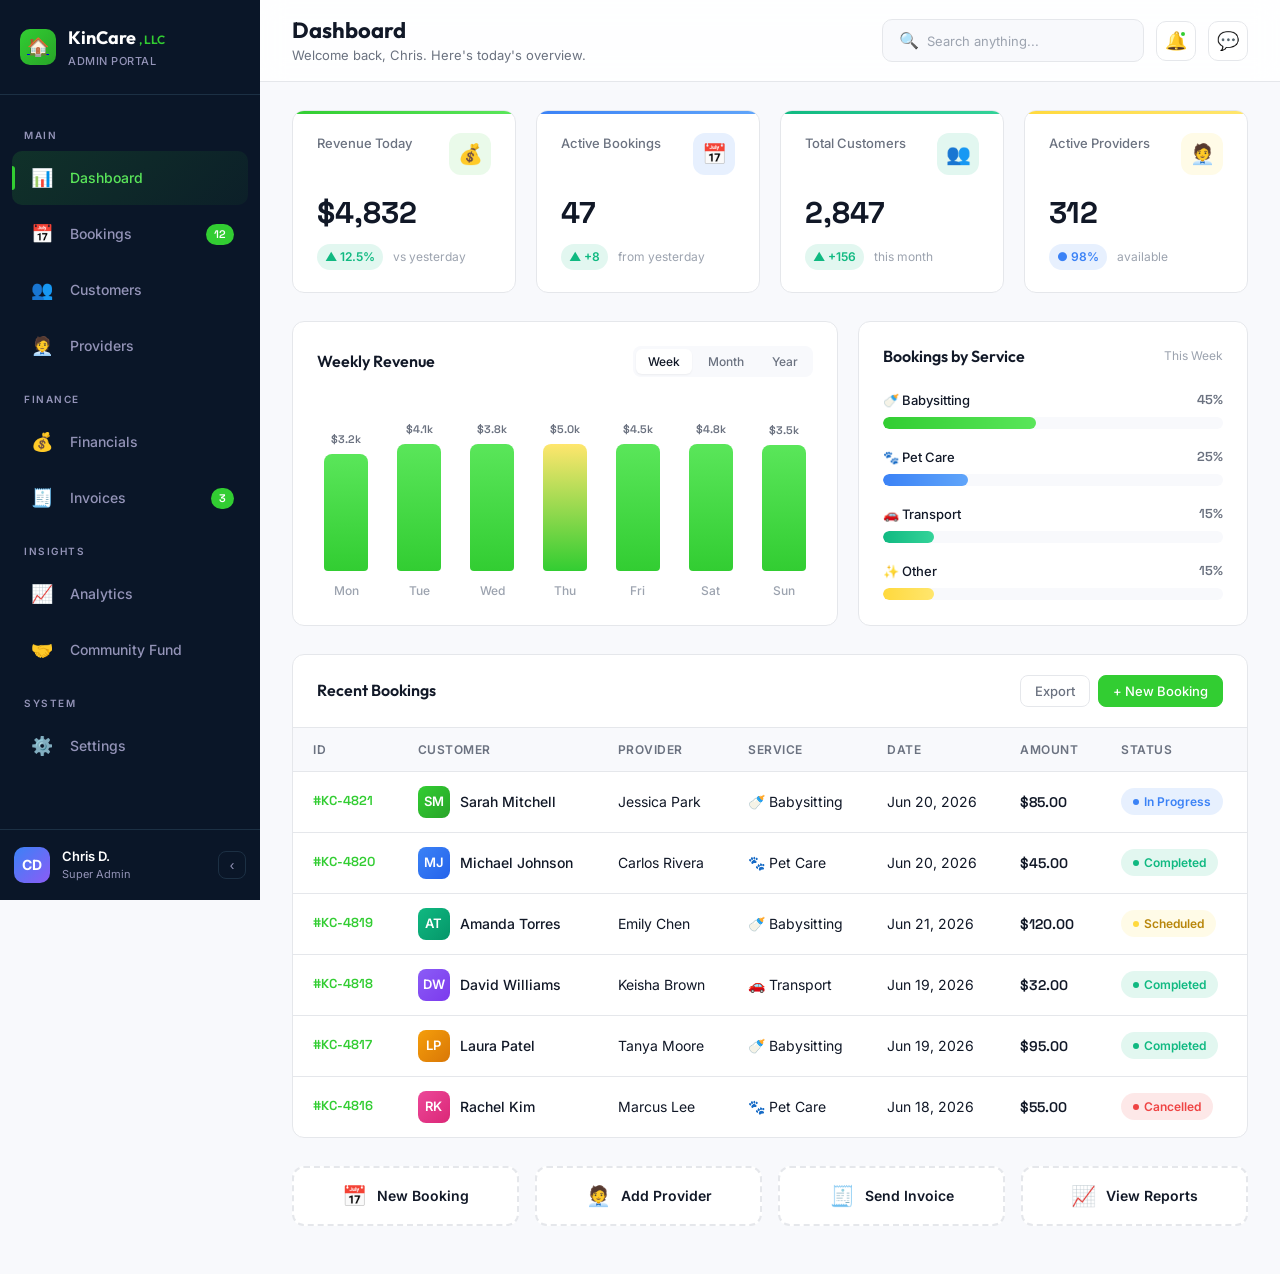
==== commit 5a5656fa: "Add KinCare LLC to header logos, enlarge Nahama avatar 3x, and integrate  Stripe background check pa" ====
--- a/admin.html
+++ b/admin.html
@@ -1048,6 +1048,15 @@
             .filter-bar { flex-direction: column; align-items: stretch; }
         }
 
+        /* Mobile Landscape Optimization */
+        @media (max-height: 550px) and (orientation: landscape) {
+            .content { padding: 12px 16px; }
+            .topbar { padding: 8px 16px; height: 50px; }
+            .stat-grid { grid-template-columns: repeat(2, 1fr); }
+            .data-table { font-size: 0.8rem; }
+            .table-card { overflow-x: auto; }
+        }
+
         /* ═══════════════════════════════════════════
            ANIMATIONS
            ═══════════════════════════════════════════ */
@@ -1082,7 +1091,7 @@
     <div class="sidebar-header">
         <a href="index.html" class="sidebar-logo" title="Back to KinCare Home">🏠</a>
         <div class="sidebar-brand">
-            <a href="index.html" class="sidebar-brand-name">KinCare</a>
+            <a href="index.html" class="sidebar-brand-name">KinCare<span style="color:#32CD32;font-size:0.75rem;font-weight:600;margin-left:3px;">, LLC</span></a>
             <span class="sidebar-brand-sub">Admin Portal</span>
         </div>
     </div>
@@ -1481,11 +1490,57 @@
         </section>
 
         <section class="view" id="view-providers">
-            <div class="coming-soon">
-                <div class="coming-soon-icon">🧑‍💼</div>
-                <h2>Providers</h2>
-                <p>View provider profiles, availability, ratings, certifications, and payout history.</p>
-                <span class="coming-soon-badge">Coming Soon</span>
+            <!-- Automated Provider Vetting & Categorization Header -->
+            <div style="display:flex;justify-content:space-between;align-items:center;margin-bottom:1.5rem;flex-wrap:wrap;gap:1rem;">
+                <div>
+                    <h2 style="font-size:1.5rem;font-weight:700;margin-bottom:0.3rem;">Automated Provider Screening & Categorization</h2>
+                    <p style="color:var(--text-muted);font-size:0.9rem;">Checkr API Background Screening, Auto-Categorization, and Provider Roster Management.</p>
+                </div>
+                <div style="display:flex;gap:0.75rem;">
+                    <button class="btn btn-primary" onclick="triggerBatchCheckrScreening()" style="display:flex;align-items:center;gap:0.5rem;padding:0.6rem 1rem;font-size:0.85rem;">
+                        <span>⚡ Run Batch Checkr API Scan</span>
+                    </button>
+                </div>
+            </div>
+
+            <!-- Provider Filter Bar -->
+            <div class="table-card" style="margin-bottom:1.5rem;padding:1rem 1.25rem;">
+                <div style="display:flex;gap:0.5rem;flex-wrap:wrap;align-items:center;justify-content:space-between;">
+                    <div style="display:flex;gap:0.4rem;flex-wrap:wrap;" id="provider-category-filters">
+                        <button class="filter-tab active" onclick="filterProviders('all', this)">All Applicants (<span id="count-all">0</span>)</button>
+                        <button class="filter-tab" onclick="filterProviders('pending_review', this)">Pending Screening (<span id="count-pending">0</span>)</button>
+                        <button class="filter-tab" onclick="filterProviders('approved', this)">Checkr Clear / Roster (<span id="count-approved">0</span>)</button>
+                    </div>
+                    <div style="display:flex;gap:0.5rem;align-items:center;">
+                        <input type="text" id="provider-search" placeholder="Search applicant name, email, city..." onkeyup="renderProviders()" style="padding:0.45rem 0.8rem;border:1px solid var(--border-color);border-radius:6px;background:var(--bg-card);color:var(--text-main);font-size:0.85rem;">
+                    </div>
+                </div>
+            </div>
+
+            <!-- Applicants & Providers Table -->
+            <div class="table-card">
+                <div class="table-header" style="display:flex;justify-content:space-between;align-items:center;">
+                    <h3>Applicant Screening Queue</h3>
+                    <span style="font-size:0.8rem;color:var(--text-muted);">Checkr API Connected • Auto-Categorized</span>
+                </div>
+                <div class="table-responsive">
+                    <table class="data-table">
+                        <thead>
+                            <tr>
+                                <th>Applicant</th>
+                                <th>Contact & City</th>
+                                <th>Auto-Categorized Services</th>
+                                <th>Suggested Rate</th>
+                                <th>Checkr Status</th>
+                                <th>MVR Driver Check</th>
+                                <th>Actions</th>
+                            </tr>
+                        </thead>
+                        <tbody id="provider-table-body">
+                            <!-- Populated dynamically by KinCareAutomator -->
+                        </tbody>
+                    </table>
+                </div>
             </div>
         </section>
 
@@ -1711,14 +1766,114 @@
 });
 
 /* ═══════════════════════════════════════════
+   AUTOMATED PROVIDER VETTING & SCREENING UI
+   ═══════════════════════════════════════════ */
+let currentProviderFilter = 'all';
+
+function renderProviders() {
+    if (!window.KinCareAutomator) return;
+    const applicants = window.KinCareAutomator.getApplicants();
+    const search = (document.getElementById('provider-search')?.value || '').toLowerCase();
+    const tbody = document.getElementById('provider-table-body');
+    if (!tbody) return;
+
+    // Counts
+    document.getElementById('count-all').textContent = applicants.length;
+    document.getElementById('count-pending').textContent = applicants.filter(a => a.status === 'pending_review').length;
+    document.getElementById('count-approved').textContent = applicants.filter(a => a.status === 'approved').length;
+
+    let filtered = applicants;
+    if (currentProviderFilter !== 'all') {
+        filtered = filtered.filter(a => a.status === currentProviderFilter);
+    }
+    if (search) {
+        filtered = filtered.filter(a =>
+            a.fullName.toLowerCase().includes(search) ||
+            a.email.toLowerCase().includes(search) ||
+            a.city.toLowerCase().includes(search) ||
+            a.serviceType.toLowerCase().includes(search)
+        );
+    }
+
+    if (filtered.length === 0) {
+        tbody.innerHTML = `<tr><td colspan="7" style="text-align:center;padding:2rem;color:var(--text-muted);">No applicants found matching filter criteria.</td></tr>`;
+        return;
+    }
+
+    tbody.innerHTML = filtered.map(a => {
+        const categoryBadges = a.categories.map(c => `<span style="display:inline-block;padding:0.15rem 0.45rem;border-radius:4px;font-size:0.7rem;font-family:'Space Grotesk',monospace;margin-right:0.25rem;margin-bottom:0.25rem;background:rgba(50,205,50,0.12);color:#32CD32;border:1px solid rgba(50,205,50,0.3);">${c}</span>`).join('');
+        
+        let checkrBadge = `<span class="status-badge scheduled"><span class="status-dot"></span>Checkr Pending</span>`;
+        if (a.checkrStatus === 'processing') checkrBadge = `<span class="status-badge in-progress"><span class="status-dot"></span>Checkr Scanning...</span>`;
+        if (a.checkrStatus === 'passed') checkrBadge = `<span class="status-badge completed"><span class="status-dot"></span>Checkr Clear ✓</span>`;
+
+        let mvrBadge = `<span style="font-size:0.75rem;color:var(--text-muted);">N/A</span>`;
+        if (a.mvrStatus === 'pending') mvrBadge = `<span class="status-badge scheduled">MVR Pending</span>`;
+        if (a.mvrStatus === 'passed') mvrBadge = `<span class="status-badge completed">MVR Clear ✓</span>`;
+
+        return `
+            <tr>
+                <td style="font-weight:600;color:var(--text-main);">
+                    ${a.fullName}
+                    <div style="font-size:0.72rem;color:var(--text-muted);font-weight:400;">Exp: ${a.experience}</div>
+                </td>
+                <td>
+                    <div style="font-size:0.85rem;color:var(--text-main);">${a.email}</div>
+                    <div style="font-size:0.75rem;color:var(--text-muted);">${a.phone} • ${a.city}</div>
+                </td>
+                <td>${categoryBadges}</td>
+                <td style="font-family:'Space Grotesk',monospace;font-weight:700;color:#32CD32;">${a.suggestedRate}</td>
+                <td>${checkrBadge}</td>
+                <td>${mvrBadge}</td>
+                <td>
+                    ${a.checkrStatus !== 'passed' ? 
+                        `<button onclick="runCheckrForApplicant('${a.id}')" style="padding:0.35rem 0.65rem;font-size:0.72rem;background:#32CD32;color:#0A1628;border:none;border-radius:4px;font-weight:700;cursor:pointer;">⚡ Run Checkr API</button>` : 
+                        `<span style="color:#10B981;font-size:0.75rem;font-weight:600;">✓ Active Roster</span>`
+                    }
+                </td>
+            </tr>
+        `;
+    }).join('');
+}
+
+function filterProviders(status, btn) {
+    currentProviderFilter = status;
+    document.querySelectorAll('#provider-category-filters .filter-tab').forEach(b => b.classList.remove('active'));
+    if (btn) btn.classList.add('active');
+    renderProviders();
+}
+
+function runCheckrForApplicant(id) {
+    if (!window.KinCareAutomator) return;
+    window.KinCareAutomator.triggerCheckrScreening(id, () => {
+        renderProviders();
+    });
+}
+
+function triggerBatchCheckrScreening() {
+    if (!window.KinCareAutomator) return;
+    const applicants = window.KinCareAutomator.getApplicants();
+    applicants.filter(a => a.checkrStatus !== 'passed').forEach(a => {
+        window.KinCareAutomator.triggerCheckrScreening(a.id);
+    });
+    renderProviders();
+}
+
+window.onCheckrUpdate = function() {
+    renderProviders();
+};
+
+/* ═══════════════════════════════════════════
    INITIALIZATION
    ═══════════════════════════════════════════ */
 document.addEventListener('DOMContentLoaded', () => {
     animateCounters();
     setTimeout(animateBars, 300);
     renderBookings('all', '');
+    renderProviders();
 });
 </script>
 
+<script src="kincare-automation.js"></script>
 </body>
 </html>
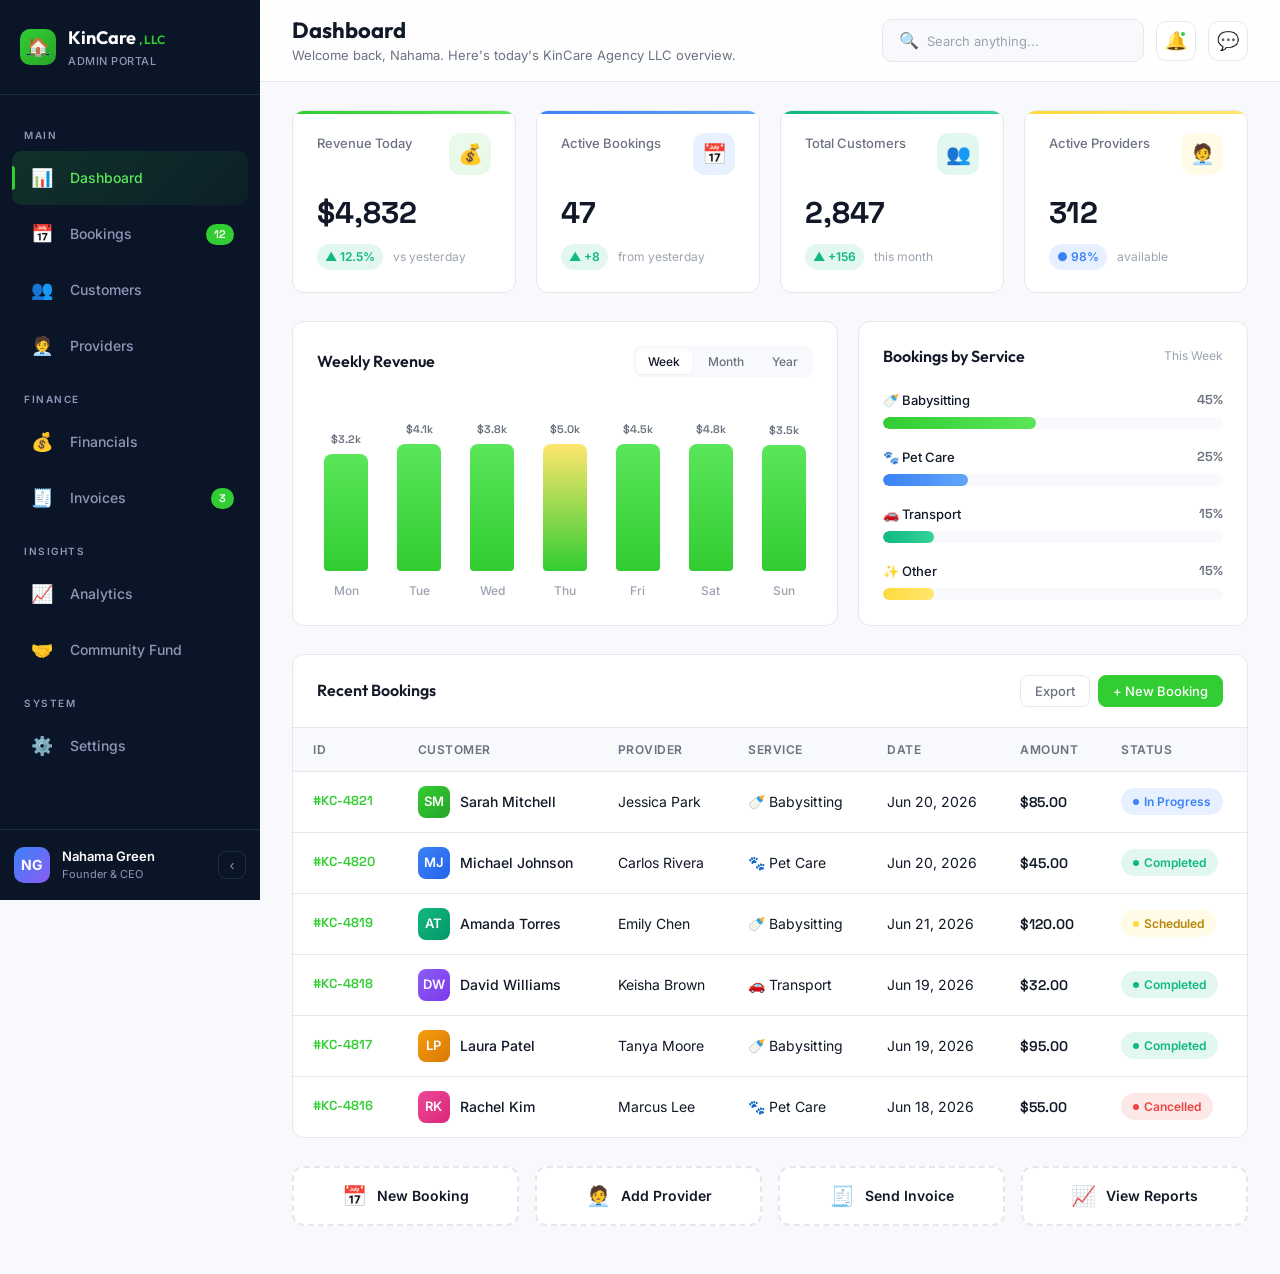
==== commit dba60735: "Upgrade Admin Portal for Nahama (tiers, 3-strikes, CSV export, no-code Stripe settings, EIN records)" ====
--- a/admin.html
+++ b/admin.html
@@ -1145,10 +1145,10 @@
     </nav>
 
     <div class="sidebar-footer">
-        <div class="sidebar-avatar">CD</div>
+        <div class="sidebar-avatar">NG</div>
         <div class="sidebar-user">
-            <div class="sidebar-user-name">Chris D.</div>
-            <div class="sidebar-user-role">Super Admin</div>
+            <div class="sidebar-user-name">Nahama Green</div>
+            <div class="sidebar-user-role">Founder & CEO</div>
         </div>
         <button class="sidebar-collapse-btn" onclick="toggleSidebar()" title="Toggle sidebar">
             ‹
@@ -1164,7 +1164,7 @@
     <header class="topbar">
         <div class="topbar-left">
             <h1 class="topbar-title" id="topbar-title">Dashboard</h1>
-            <p class="topbar-subtitle" id="topbar-subtitle">Welcome back, Chris. Here's today's overview.</p>
+            <p class="topbar-subtitle" id="topbar-subtitle">Welcome back, Nahama. Here's today's KinCare Agency LLC overview.</p>
         </div>
         <div class="topbar-actions">
             <div class="topbar-search">
@@ -1493,10 +1493,16 @@
             <!-- Automated Provider Vetting & Categorization Header -->
             <div style="display:flex;justify-content:space-between;align-items:center;margin-bottom:1.5rem;flex-wrap:wrap;gap:1rem;">
                 <div>
-                    <h2 style="font-size:1.5rem;font-weight:700;margin-bottom:0.3rem;">Automated Provider Screening & Categorization</h2>
-                    <p style="color:var(--text-muted);font-size:0.9rem;">Checkr API Background Screening, Auto-Categorization, and Provider Roster Management.</p>
+                    <h2 style="font-size:1.5rem;font-weight:700;margin-bottom:0.3rem;">Automated Provider Screening, Tiers & 3-Strike Roster</h2>
+                    <p style="color:var(--text-muted);font-size:0.9rem;">Checkr API Background Screening, $17/hr+ Tier Management, 100% Tips Tracking & 3-Strike Safety Enforcement.</p>
                 </div>
-                <div style="display:flex;gap:0.75rem;">
+                <div style="display:flex;gap:0.75rem;flex-wrap:wrap;">
+                    <button class="table-btn" onclick="window.KinCareAutomator && window.KinCareAutomator.exportApplicantsCSV()" style="display:flex;align-items:center;gap:0.4rem;padding:0.6rem 1rem;font-size:0.85rem;">
+                        <span>🔽 Export Providers CSV</span>
+                    </button>
+                    <button class="table-btn" onclick="openAddProviderModal()" style="display:flex;align-items:center;gap:0.4rem;padding:0.6rem 1rem;font-size:0.85rem;">
+                        <span>➕ Add Applicant Manually</span>
+                    </button>
                     <button class="btn btn-primary" onclick="triggerBatchCheckrScreening()" style="display:flex;align-items:center;gap:0.5rem;padding:0.6rem 1rem;font-size:0.85rem;">
                         <span>⚡ Run Batch Checkr API Scan</span>
                     </button>
@@ -1510,6 +1516,7 @@
                         <button class="filter-tab active" onclick="filterProviders('all', this)">All Applicants (<span id="count-all">0</span>)</button>
                         <button class="filter-tab" onclick="filterProviders('pending_review', this)">Pending Screening (<span id="count-pending">0</span>)</button>
                         <button class="filter-tab" onclick="filterProviders('approved', this)">Checkr Clear / Roster (<span id="count-approved">0</span>)</button>
+                        <button class="filter-tab" onclick="filterProviders('banned_3_strikes', this)">Banned (3 Strikes)</button>
                     </div>
                     <div style="display:flex;gap:0.5rem;align-items:center;">
                         <input type="text" id="provider-search" placeholder="Search applicant name, email, city..." onkeyup="renderProviders()" style="padding:0.45rem 0.8rem;border:1px solid var(--border-color);border-radius:6px;background:var(--bg-card);color:var(--text-main);font-size:0.85rem;">
@@ -1520,19 +1527,20 @@
             <!-- Applicants & Providers Table -->
             <div class="table-card">
                 <div class="table-header" style="display:flex;justify-content:space-between;align-items:center;">
-                    <h3>Applicant Screening Queue</h3>
-                    <span style="font-size:0.8rem;color:var(--text-muted);">Checkr API Connected • Auto-Categorized</span>
+                    <h3>Applicant & Active Provider Queue</h3>
+                    <span style="font-size:0.8rem;color:var(--text-muted);">Checkr API Connected • $17/hr Base Guarantee • 100% Tips to Provider</span>
                 </div>
                 <div class="table-responsive">
                     <table class="data-table">
                         <thead>
                             <tr>
-                                <th>Applicant</th>
+                                <th>Applicant / Rating</th>
                                 <th>Contact & City</th>
-                                <th>Auto-Categorized Services</th>
-                                <th>Suggested Rate</th>
-                                <th>Checkr Status</th>
-                                <th>MVR Driver Check</th>
+                                <th>Services</th>
+                                <th>Tier & Base Pay</th>
+                                <th>Jobs & Tips (100%)</th>
+                                <th>Checkr & MVR</th>
+                                <th>Strikes (Max 3)</th>
                                 <th>Actions</th>
                             </tr>
                         </thead>
@@ -1581,11 +1589,77 @@
         </section>
 
         <section class="view" id="view-settings">
-            <div class="coming-soon">
-                <div class="coming-soon-icon">⚙️</div>
-                <h2>Settings</h2>
-                <p>Configure platform preferences, notifications, security, and integrations.</p>
-                <span class="coming-soon-badge">Coming Soon</span>
+            <div style="display:grid;grid-template-columns:repeat(auto-fit, minmax(380px, 1fr));gap:1.5rem;margin-bottom:2rem;">
+                <!-- Official Entity & Legal Records Card -->
+                <div class="table-card" style="padding:1.5rem;">
+                    <div style="display:flex;align-items:center;justify-content:space-between;margin-bottom:1.25rem;">
+                        <div>
+                            <h3 style="font-size:1.15rem;font-weight:700;">🏢 Official Corporate & Tax Records</h3>
+                            <p style="font-size:0.8rem;color:var(--text-muted);margin-top:0.2rem;">Registered North Carolina LLC & IRS Federal Tax ID</p>
+                        </div>
+                        <span class="status-badge completed"><span class="status-dot"></span>Active Entity</span>
+                    </div>
+
+                    <div style="display:flex;flex-direction:column;gap:0.85rem;font-size:0.9rem;">
+                        <div style="display:flex;justify-content:space-between;padding:0.75rem;background:rgba(255,255,255,0.03);border:1px solid var(--border-color);border-radius:8px;">
+                            <span style="color:var(--text-muted);">Legal Entity Name:</span>
+                            <strong style="color:var(--text-main);">KinCare Agency LLC (NC)</strong>
+                        </div>
+                        <div style="display:flex;justify-content:space-between;padding:0.75rem;background:rgba(50,205,50,0.08);border:1px solid rgba(50,205,50,0.3);border-radius:8px;">
+                            <span style="color:var(--text-muted);">IRS Federal EIN:</span>
+                            <strong style="font-family:'Space Grotesk',monospace;color:#32CD32;font-size:1rem;">42-4337623</strong>
+                        </div>
+                        <div style="display:flex;justify-content:space-between;padding:0.75rem;background:rgba(255,255,255,0.03);border:1px solid var(--border-color);border-radius:8px;">
+                            <span style="color:var(--text-muted);">Founder & CEO:</span>
+                            <strong style="color:var(--text-main);">Nahama Green</strong>
+                        </div>
+                        <div style="display:flex;justify-content:space-between;padding:0.75rem;background:rgba(255,255,255,0.03);border:1px solid var(--border-color);border-radius:8px;">
+                            <span style="color:var(--text-muted);">Official Company Email:</span>
+                            <strong style="color:var(--text-main);">KinCare@gmail.com</strong>
+                        </div>
+                    </div>
+
+                    <div style="display:flex;gap:0.75rem;flex-wrap:wrap;margin-top:1.25rem;">
+                        <a href="https://drive.google.com/file/d/1TUl8ghMYeKCj2c6dV_nzEa2Ts26EXTn7/view?usp=sharing" target="_blank" class="table-btn primary" style="text-decoration:none;display:inline-flex;align-items:center;gap:0.4rem;">
+                            📄 View NC Articles of Organization (PDF)
+                        </a>
+                        <a href="https://dashboard.stripe.com" target="_blank" class="table-btn" style="text-decoration:none;">💳 Open Stripe</a>
+                        <a href="https://dashboard.checkr.com" target="_blank" class="table-btn" style="text-decoration:none;">🛡️ Open Checkr</a>
+                    </div>
+                </div>
+
+                <!-- No-Code Payment & Screening Link Configuration -->
+                <div class="table-card" style="padding:1.5rem;">
+                    <div style="margin-bottom:1.25rem;">
+                        <h3 style="font-size:1.15rem;font-weight:700;">🔗 Payment & Screening Links (No-Code Setup)</h3>
+                        <p style="font-size:0.8rem;color:var(--text-muted);margin-top:0.2rem;">Paste your live Stripe $35 Background Check Payment Link here to update your Careers page automatically.</p>
+                    </div>
+
+                    <form id="agency-config-form" onsubmit="saveAgencySettings(event)" style="display:flex;flex-direction:column;gap:1rem;">
+                        <div>
+                            <label style="display:block;font-size:0.8rem;font-weight:600;color:var(--text-muted);margin-bottom:0.35rem;">Stripe $35 Background Check Payment Link</label>
+                            <input type="url" id="cfg-stripe-link" placeholder="https://buy.stripe.com/..." required style="width:100%;padding:0.65rem 0.85rem;border-radius:8px;border:1px solid var(--border-color);background:var(--bg-main);color:var(--text-main);font-size:0.88rem;">
+                        </div>
+                        <div>
+                            <label style="display:block;font-size:0.8rem;font-weight:600;color:var(--text-muted);margin-bottom:0.35rem;">Community Fund / Donation Stripe Link (Optional)</label>
+                            <input type="url" id="cfg-donate-link" placeholder="https://donate.stripe.com/..." style="width:100%;padding:0.65rem 0.85rem;border-radius:8px;border:1px solid var(--border-color);background:var(--bg-main);color:var(--text-main);font-size:0.88rem;">
+                        </div>
+                        <div style="display:grid;grid-template-columns:1fr 1fr;gap:0.75rem;">
+                            <div>
+                                <label style="display:block;font-size:0.8rem;font-weight:600;color:var(--text-muted);margin-bottom:0.35rem;">Support Email</label>
+                                <input type="email" id="cfg-contact-email" value="KinCare@gmail.com" style="width:100%;padding:0.65rem 0.85rem;border-radius:8px;border:1px solid var(--border-color);background:var(--bg-main);color:var(--text-main);font-size:0.88rem;">
+                            </div>
+                            <div>
+                                <label style="display:block;font-size:0.8rem;font-weight:600;color:var(--text-muted);margin-bottom:0.35rem;">Min Base Pay ($/hr)</label>
+                                <input type="number" id="cfg-min-wage" value="17.00" step="0.50" min="17" style="width:100%;padding:0.65rem 0.85rem;border-radius:8px;border:1px solid var(--border-color);background:var(--bg-main);color:var(--text-main);font-size:0.88rem;">
+                            </div>
+                        </div>
+                        <div style="display:flex;align-items:center;justify-content:space-between;margin-top:0.5rem;">
+                            <span id="cfg-save-status" style="font-size:0.82rem;color:#32CD32;font-weight:600;"></span>
+                            <button type="submit" class="table-btn primary" style="padding:0.65rem 1.25rem;font-size:0.9rem;">💾 Save Platform Settings</button>
+                        </div>
+                    </form>
+                </div>
             </div>
         </section>
 
@@ -1597,15 +1671,15 @@
    VIEW NAVIGATION
    ═══════════════════════════════════════════ */
 const viewTitles = {
-    dashboard: { title: 'Dashboard', sub: 'Welcome back, Chris. Here\'s today\'s overview.' },
+    dashboard: { title: 'Dashboard', sub: 'Welcome back, Nahama. Here\'s today\'s KinCare Agency LLC overview.' },
     bookings: { title: 'Bookings', sub: 'Manage and track all service bookings.' },
     customers: { title: 'Customers', sub: 'Your customer database and profiles.' },
-    providers: { title: 'Providers', sub: 'Service providers and their availability.' },
+    providers: { title: 'Providers', sub: 'Service providers, Checkr screening, $17/hr+ tiers, and 3-Strike policy.' },
     financials: { title: 'Financials', sub: 'Revenue, expenses, and financial overview.' },
     invoices: { title: 'Invoices', sub: 'Create and manage billing invoices.' },
     analytics: { title: 'Analytics', sub: 'Business performance and growth metrics.' },
     community: { title: 'Community Fund', sub: 'Community care and assistance programs.' },
-    settings: { title: 'Settings', sub: 'Platform configuration and preferences.' }
+    settings: { title: 'Settings & Entity Records', sub: 'KinCare Agency LLC (EIN: 42-4337623) configuration and Stripe payment links.' }
 };
 
 function switchView(viewId, navEl) {
@@ -1796,44 +1870,127 @@
     }
 
     if (filtered.length === 0) {
-        tbody.innerHTML = `<tr><td colspan="7" style="text-align:center;padding:2rem;color:var(--text-muted);">No applicants found matching filter criteria.</td></tr>`;
+        tbody.innerHTML = `<tr><td colspan="8" style="text-align:center;padding:2rem;color:var(--text-muted);">No applicants found matching filter criteria.</td></tr>`;
         return;
     }
 
+    const tierColors = {
+        Bronze: '#CD7F32',
+        Silver: '#C0C0C0',
+        Gold: '#F59E0B',
+        Platinum: '#38BDF8'
+    };
+
     tbody.innerHTML = filtered.map(a => {
-        const categoryBadges = a.categories.map(c => `<span style="display:inline-block;padding:0.15rem 0.45rem;border-radius:4px;font-size:0.7rem;font-family:'Space Grotesk',monospace;margin-right:0.25rem;margin-bottom:0.25rem;background:rgba(50,205,50,0.12);color:#32CD32;border:1px solid rgba(50,205,50,0.3);">${c}</span>`).join('');
+        const categoryBadges = (a.categories || []).map(c => `<span style="display:inline-block;padding:0.15rem 0.45rem;border-radius:4px;font-size:0.7rem;font-family:'Space Grotesk',monospace;margin-right:0.25rem;margin-bottom:0.25rem;background:rgba(50,205,50,0.12);color:#32CD32;border:1px solid rgba(50,205,50,0.3);">${c}</span>`).join('');
         
         let checkrBadge = `<span class="status-badge scheduled"><span class="status-dot"></span>Checkr Pending</span>`;
         if (a.checkrStatus === 'processing') checkrBadge = `<span class="status-badge in-progress"><span class="status-dot"></span>Checkr Scanning...</span>`;
         if (a.checkrStatus === 'passed') checkrBadge = `<span class="status-badge completed"><span class="status-dot"></span>Checkr Clear ✓</span>`;
 
-        let mvrBadge = `<span style="font-size:0.75rem;color:var(--text-muted);">N/A</span>`;
-        if (a.mvrStatus === 'pending') mvrBadge = `<span class="status-badge scheduled">MVR Pending</span>`;
-        if (a.mvrStatus === 'passed') mvrBadge = `<span class="status-badge completed">MVR Clear ✓</span>`;
+        let mvrBadge = `<span style="font-size:0.72rem;color:var(--text-muted);">MVR: N/A</span>`;
+        if (a.mvrStatus === 'pending') mvrBadge = `<span style="font-size:0.72rem;color:#F59E0B;">MVR: Pending</span>`;
+        if (a.mvrStatus === 'passed') mvrBadge = `<span style="font-size:0.72rem;color:#10B981;">MVR: Clear ✓</span>`;
+
+        const rateVal = a.baseRate ? `$${Number(a.baseRate).toFixed(2)}/hr` : (a.suggestedRate || '$17.00/hr');
+        const tierName = a.tier || 'Bronze';
+        const tierColor = tierColors[tierName] || '#32CD32';
+        const strikes = a.strikes || 0;
+        const strikeDots = [0,1,2].map(i => `<span style="display:inline-block;width:10px;height:10px;border-radius:50%;margin-right:4px;background:${i < strikes ? '#EF4444' : 'rgba(255,255,255,0.15)'};border:1px solid ${i < strikes ? '#EF4444' : 'rgba(255,255,255,0.3)'};"></span>`).join('');
 
         return `
-            <tr>
+            <tr style="${a.status === 'banned_3_strikes' ? 'opacity:0.55;' : ''}">
                 <td style="font-weight:600;color:var(--text-main);">
                     ${a.fullName}
-                    <div style="font-size:0.72rem;color:var(--text-muted);font-weight:400;">Exp: ${a.experience}</div>
+                    <div style="font-size:0.72rem;color:var(--text-muted);font-weight:400;">⭐ ${(a.rating || 5.0).toFixed(2)} • Exp: ${a.experience}</div>
                 </td>
                 <td>
                     <div style="font-size:0.85rem;color:var(--text-main);">${a.email}</div>
                     <div style="font-size:0.75rem;color:var(--text-muted);">${a.phone} • ${a.city}</div>
                 </td>
                 <td>${categoryBadges}</td>
-                <td style="font-family:'Space Grotesk',monospace;font-weight:700;color:#32CD32;">${a.suggestedRate}</td>
-                <td>${checkrBadge}</td>
-                <td>${mvrBadge}</td>
                 <td>
-                    ${a.checkrStatus !== 'passed' ? 
-                        `<button onclick="runCheckrForApplicant('${a.id}')" style="padding:0.35rem 0.65rem;font-size:0.72rem;background:#32CD32;color:#0A1628;border:none;border-radius:4px;font-weight:700;cursor:pointer;">⚡ Run Checkr API</button>` : 
+                    <div style="font-family:'Space Grotesk',monospace;font-weight:700;color:#32CD32;font-size:0.95rem;">${rateVal}</div>
+                    <span style="display:inline-block;font-size:0.68rem;font-weight:700;padding:1px 6px;border-radius:4px;background:rgba(255,255,255,0.06);color:${tierColor};border:1px solid ${tierColor};margin-top:2px;">${tierName} Tier</span>
+                </td>
+                <td>
+                    <div style="font-size:0.82rem;font-weight:600;color:var(--text-main);">${a.jobsCompleted || 0} jobs</div>
+                    <div style="font-size:0.72rem;color:#10B981;">+$${(a.tipsEarned || 0).toFixed(2)} tips</div>
+                </td>
+                <td>
+                    <div>${checkrBadge}</div>
+                    <div style="margin-top:3px;">${mvrBadge}</div>
+                </td>
+                <td>
+                    <div style="display:flex;align-items:center;">${strikeDots}<span style="font-size:0.75rem;color:${strikes >= 3 ? '#EF4444' : 'var(--text-muted)'};margin-left:4px;">${strikes}/3</span></div>
+                    ${strikes < 3 ? `<button onclick="addProviderStrike('${a.id}')" style="margin-top:4px;padding:2px 6px;font-size:0.68rem;background:rgba(239,68,68,0.15);color:#EF4444;border:1px solid rgba(239,68,68,0.35);border-radius:4px;cursor:pointer;">+ Strike</button>` : `<span style="font-size:0.68rem;color:#EF4444;font-weight:700;">BANNED</span>`}
+                </td>
+                <td>
+                    ${a.status === 'banned_3_strikes' ? `<span style="color:#EF4444;font-size:0.75rem;font-weight:700;">🚫 Banned</span>` :
+                      a.checkrStatus !== 'passed' ? 
+                        `<button onclick="runCheckrForApplicant('${a.id}')" style="padding:0.35rem 0.65rem;font-size:0.72rem;background:#32CD32;color:#0A1628;border:none;border-radius:4px;font-weight:700;cursor:pointer;">⚡ Verify Checkr</button>` : 
                         `<span style="color:#10B981;font-size:0.75rem;font-weight:600;">✓ Active Roster</span>`
                     }
                 </td>
             </tr>
         `;
     }).join('');
+}
+
+function addProviderStrike(id) {
+    if (!window.KinCareAutomator) return;
+    if (confirm('Record a policy violation strike for this provider? (3 strikes = automatic permanent ban)')) {
+        window.KinCareAutomator.recordStrike(id, 'Admin recorded violation');
+        renderProviders();
+    }
+}
+
+function openAddProviderModal() {
+    const fullName = prompt('Enter Provider Full Name:');
+    if (!fullName) return;
+    const email = prompt('Enter Provider Email:', '');
+    const phone = prompt('Enter Provider Phone:', '(336) ');
+    const serviceType = prompt('Primary Service (Babysitting, Pet Care, Kid Transport, Senior Companion, Home Help, Tutoring):', 'Babysitting');
+    if (window.KinCareAutomator) {
+        window.KinCareAutomator.ingestApplication({
+            fullName,
+            email: email || 'applicant@wearekincare.com',
+            phone: phone || '(336) 555-0100',
+            city: 'Greensboro, NC',
+            serviceType: serviceType || 'Babysitting',
+            experience: '1-3 years'
+        });
+        renderProviders();
+    }
+}
+
+function loadAgencySettings() {
+    if (!window.KinCareAutomator) return;
+    const cfg = window.KinCareAutomator.getConfig();
+    const stripeEl = document.getElementById('cfg-stripe-link');
+    const donateEl = document.getElementById('cfg-donate-link');
+    const emailEl = document.getElementById('cfg-contact-email');
+    const wageEl = document.getElementById('cfg-min-wage');
+    if (stripeEl) stripeEl.value = cfg.stripeScreeningLink || '';
+    if (donateEl) donateEl.value = cfg.stripeDonateLink || '';
+    if (emailEl) emailEl.value = cfg.contactEmail || 'KinCare@gmail.com';
+    if (wageEl) wageEl.value = cfg.minHourlyWage || 17.00;
+}
+
+function saveAgencySettings(e) {
+    if (e) e.preventDefault();
+    if (!window.KinCareAutomator) return;
+    window.KinCareAutomator.saveConfig({
+        stripeScreeningLink: document.getElementById('cfg-stripe-link')?.value.trim() || 'https://checkout.stripe.com/c/pay/cs_live_kincare_screening_35',
+        stripeDonateLink: document.getElementById('cfg-donate-link')?.value.trim() || '',
+        contactEmail: document.getElementById('cfg-contact-email')?.value.trim() || 'KinCare@gmail.com',
+        minHourlyWage: Math.max(17, parseFloat(document.getElementById('cfg-min-wage')?.value || 17))
+    });
+    const statusEl = document.getElementById('cfg-save-status');
+    if (statusEl) {
+        statusEl.textContent = '✓ Saved! Live across Careers & Community pages.';
+        setTimeout(() => { statusEl.textContent = ''; }, 4000);
+    }
 }
 
 function filterProviders(status, btn) {
@@ -1871,6 +2028,7 @@
     setTimeout(animateBars, 300);
     renderBookings('all', '');
     renderProviders();
+    loadAgencySettings();
 });
 </script>
 
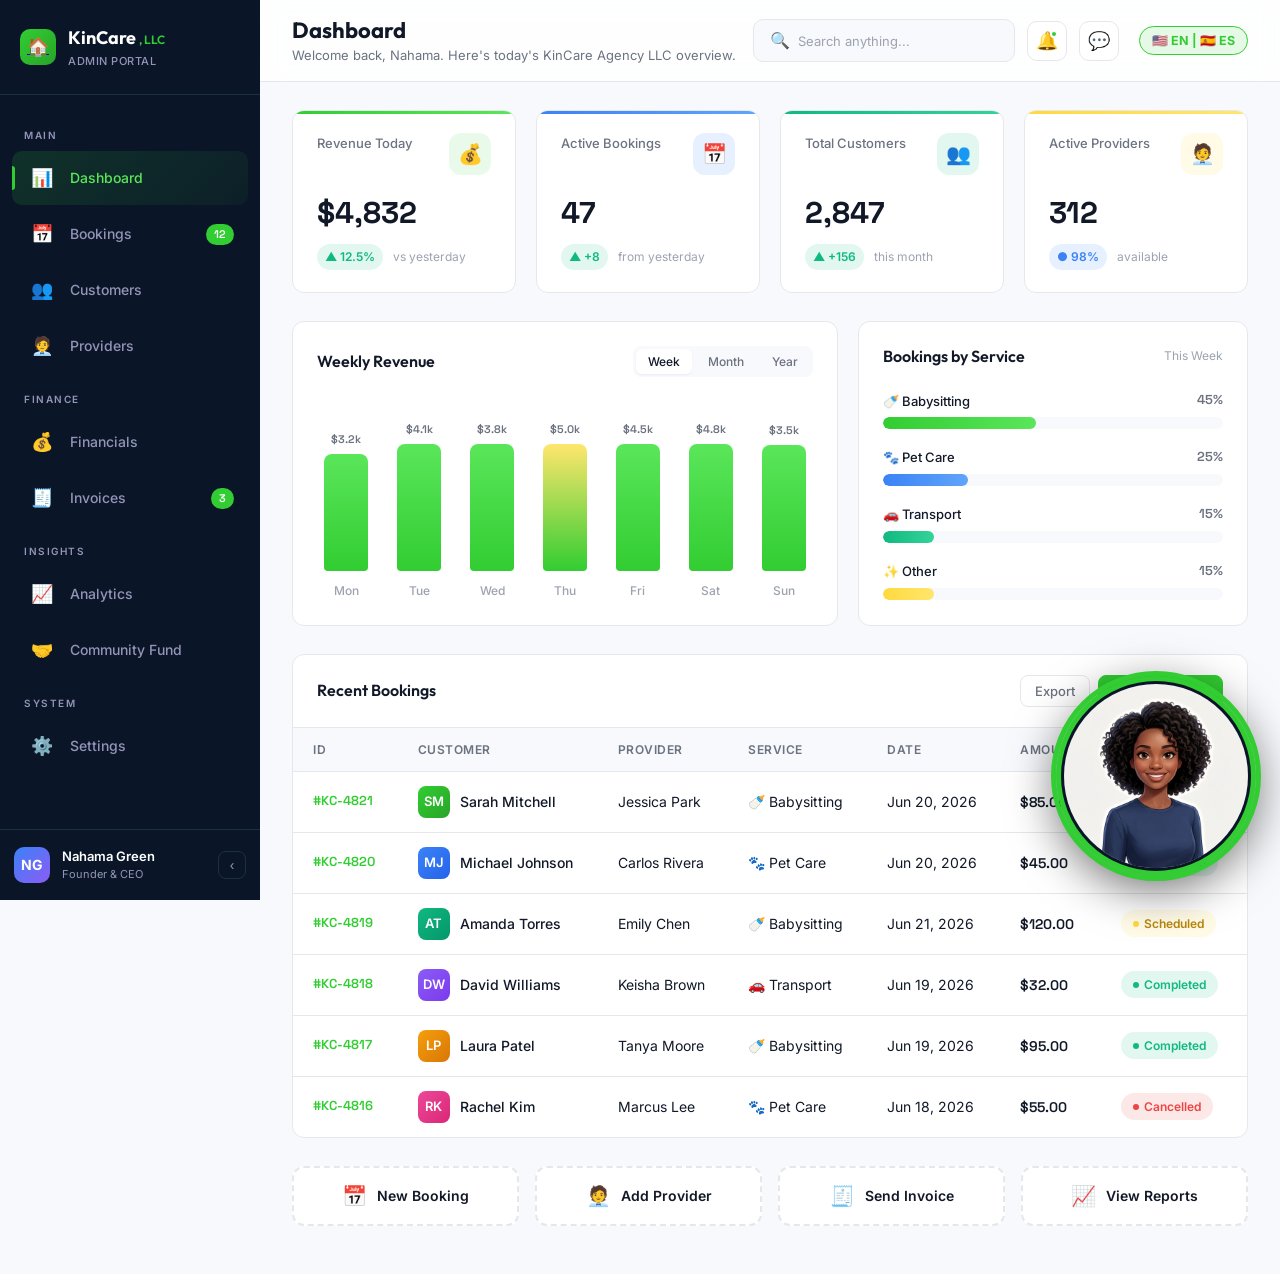
==== commit a7dffba0: "Add unified bilingual (EN/ES) voice avatar, PIN-protected Executive Secretary/Accountant/Scheduler, " ====
--- a/admin.html
+++ b/admin.html
@@ -1553,20 +1553,123 @@
         </section>
 
         <section class="view" id="view-financials">
-            <div class="coming-soon">
-                <div class="coming-soon-icon">💰</div>
-                <h2>Financials</h2>
-                <p>Track revenue, expenses, profit margins, and financial forecasts in real time.</p>
-                <span class="coming-soon-badge">Coming Soon</span>
+            <div style="display:flex;justify-content:space-between;align-items:center;margin-bottom:1.5rem;flex-wrap:wrap;gap:1rem;">
+                <div>
+                    <h2 style="font-size:1.5rem;font-weight:700;margin-bottom:0.3rem;">💰 QuickBooks Accounting, Splits & 1099 Tax Hub</h2>
+                    <p style="color:var(--text-muted);font-size:0.9rem;">KinCare Agency LLC (EIN: 42-4337623) — Live Revenue Splits, 1099-NEC Tracker & QuickBooks Online CSV Sync.</p>
+                </div>
+                <div style="display:flex;gap:0.75rem;flex-wrap:wrap;">
+                    <a href="https://qbo.intuit.com" target="_blank" class="table-btn" style="text-decoration:none;">🟢 Open QuickBooks Online</a>
+                    <a href="https://dashboard.stripe.com" target="_blank" class="table-btn" style="text-decoration:none;">💳 Open Stripe</a>
+                    <button class="table-btn primary" onclick="window.KinCareAutomator && window.KinCareAutomator.exportQuickBooksCSV()">📊 Export QuickBooks (.CSV)</button>
+                </div>
+            </div>
+
+            <div class="stat-grid" style="margin-bottom:1.5rem;">
+                <div class="stat-card">
+                    <div class="stat-card-top"><span class="stat-label">Gross Bookings YTD</span><div class="stat-icon">💵</div></div>
+                    <div class="stat-value" style="font-size:1.75rem;color:#32CD32;">$18,450</div>
+                    <div style="font-size:0.78rem;color:var(--text-muted);">100% processed via Stripe</div>
+                </div>
+                <div class="stat-card">
+                    <div class="stat-card-top"><span class="stat-label">1099 Provider Payouts (75%)</span><div class="stat-icon">👩‍⚕️</div></div>
+                    <div class="stat-value" style="font-size:1.75rem;">$13,837</div>
+                    <div style="font-size:0.78rem;color:var(--text-muted);">+$1,460.50 in 100% provider tips</div>
+                </div>
+                <div class="stat-card">
+                    <div class="stat-card-top"><span class="stat-label">KinCare Net Agency Commission (25%)</span><div class="stat-icon">🏦</div></div>
+                    <div class="stat-value" style="font-size:1.75rem;color:#10B981;">$4,613</div>
+                    <div style="font-size:0.78rem;color:var(--text-muted);">After provider base pay</div>
+                </div>
+                <div class="stat-card">
+                    <div class="stat-card-top"><span class="stat-label">Est. IRS Tax Reserve (20%)</span><div class="stat-icon">🏛️</div></div>
+                    <div class="stat-value" style="font-size:1.75rem;color:#F59E0B;">$923</div>
+                    <div style="font-size:0.78rem;color:var(--text-muted);">Set aside in PNC Business Checking</div>
+                </div>
+            </div>
+
+            <div class="table-card" style="padding:1.5rem;">
+                <div style="display:flex;justify-content:space-between;align-items:center;margin-bottom:1rem;flex-wrap:wrap;gap:0.5rem;">
+                    <div>
+                        <h3 style="font-size:1.1rem;font-weight:700;">📋 IRS 1099-NEC Contractor Threshold Tracker ($600+ YTD)</h3>
+                        <p style="font-size:0.8rem;color:var(--text-muted);">Any independent contractor paid $600 or more in a calendar year requires a Form 1099-NEC under EIN 42-4337623.</p>
+                    </div>
+                    <button class="table-btn" onclick="window.KinCareAutomator && window.KinCareAutomator.exportApplicantsCSV()">🔽 Export 1099 CSV</button>
+                </div>
+                <div class="table-responsive">
+                    <table class="data-table">
+                        <thead>
+                            <tr>
+                                <th>Contractor Name</th>
+                                <th>Email & City</th>
+                                <th>Tier & Rate</th>
+                                <th>Jobs Completed</th>
+                                <th>Tips (100%)</th>
+                                <th>YTD Total Paid</th>
+                                <th>IRS 1099-NEC Status</th>
+                            </tr>
+                        </thead>
+                        <tbody id="tax-1099-tbody"></tbody>
+                    </table>
+                </div>
             </div>
         </section>
 
         <section class="view" id="view-invoices">
-            <div class="coming-soon">
-                <div class="coming-soon-icon">🧾</div>
-                <h2>Invoices</h2>
-                <p>Generate, send, and track invoices with automated payment reminders.</p>
-                <span class="coming-soon-badge">Coming Soon</span>
+            <div style="display:flex;justify-content:space-between;align-items:center;margin-bottom:1.5rem;flex-wrap:wrap;gap:1rem;">
+                <div>
+                    <h2 style="font-size:1.5rem;font-weight:700;margin-bottom:0.3rem;">🧾 Client Billing & Invoice Generator</h2>
+                    <p style="color:var(--text-muted);font-size:0.9rem;">Create branded KinCare Agency LLC invoices, calculate 75/25 provider splits automatically, and email payment links.</p>
+                </div>
+                <div style="display:flex;gap:0.75rem;">
+                    <button class="table-btn" onclick="window.KinCareAutomator && window.KinCareAutomator.exportQuickBooksCSV()">📊 Export to QuickBooks</button>
+                </div>
+            </div>
+
+            <div style="display:grid;grid-template-columns:repeat(auto-fit, minmax(340px, 1fr));gap:1.5rem;margin-bottom:1.5rem;">
+                <div class="table-card" style="padding:1.5rem;">
+                    <h3 style="font-size:1.1rem;font-weight:700;margin-bottom:1rem;">➕ Create New Client Invoice</h3>
+                    <form onsubmit="handleCreateInvoice(event)" style="display:flex;flex-direction:column;gap:0.85rem;">
+                        <div>
+                            <label style="display:block;font-size:0.78rem;color:var(--text-muted);margin-bottom:0.25rem;">Client / Parent Name *</label>
+                            <input type="text" id="inv-client-name" required placeholder="e.g. Sarah Mitchell" style="width:100%;padding:0.6rem 0.8rem;border-radius:8px;border:1px solid var(--border-color);background:var(--bg-main);color:var(--text-main);">
+                        </div>
+                        <div>
+                            <label style="display:block;font-size:0.78rem;color:var(--text-muted);margin-bottom:0.25rem;">Client Email *</label>
+                            <input type="email" id="inv-client-email" required placeholder="parent@email.com" style="width:100%;padding:0.6rem 0.8rem;border-radius:8px;border:1px solid var(--border-color);background:var(--bg-main);color:var(--text-main);">
+                        </div>
+                        <div style="display:grid;grid-template-columns:2fr 1fr;gap:0.75rem;">
+                            <div>
+                                <label style="display:block;font-size:0.78rem;color:var(--text-muted);margin-bottom:0.25rem;">Service Description *</label>
+                                <input type="text" id="inv-service" required placeholder="Babysitting (4 hrs)" style="width:100%;padding:0.6rem 0.8rem;border-radius:8px;border:1px solid var(--border-color);background:var(--bg-main);color:var(--text-main);">
+                            </div>
+                            <div>
+                                <label style="display:block;font-size:0.78rem;color:var(--text-muted);margin-bottom:0.25rem;">Total ($)</label>
+                                <input type="number" id="inv-amount" required value="100" min="17" step="1" style="width:100%;padding:0.6rem 0.8rem;border-radius:8px;border:1px solid var(--border-color);background:var(--bg-main);color:var(--text-main);">
+                            </div>
+                        </div>
+                        <button type="submit" class="table-btn primary" style="padding:0.7rem;font-size:0.9rem;margin-top:0.25rem;">🧾 Generate Invoice & Calculate Split</button>
+                    </form>
+                </div>
+
+                <div class="table-card" style="padding:1.5rem;">
+                    <h3 style="font-size:1.1rem;font-weight:700;margin-bottom:1rem;">📑Recent Invoices & Provider Splits</h3>
+                    <div class="table-responsive">
+                        <table class="data-table">
+                            <thead>
+                                <tr>
+                                    <th>Invoice</th>
+                                    <th>Client & Service</th>
+                                    <th>Total</th>
+                                    <th>Provider (75%)</th>
+                                    <th>KinCare (25%)</th>
+                                    <th>Action</th>
+                                </tr>
+                            </thead>
+                            <tbody id="invoices-tbody"></tbody>
+                        </table>
+                    </div>
+                </div>
             </div>
         </section>
 
@@ -1897,12 +2000,14 @@
         const tierColor = tierColors[tierName] || '#32CD32';
         const strikes = a.strikes || 0;
         const strikeDots = [0,1,2].map(i => `<span style="display:inline-block;width:10px;height:10px;border-radius:50%;margin-right:4px;background:${i < strikes ? '#EF4444' : 'rgba(255,255,255,0.15)'};border:1px solid ${i < strikes ? '#EF4444' : 'rgba(255,255,255,0.3)'};"></span>`).join('');
+        const langBadges = (a.languages || ['English']).map(l => `<span style="display:inline-block;padding:1px 5px;border-radius:4px;font-size:0.65rem;background:rgba(56,189,248,0.12);color:#38BDF8;border:1px solid rgba(56,189,248,0.3);margin-right:3px;margin-top:2px;">🌐 ${l}</span>`).join('');
 
         return `
             <tr style="${a.status === 'banned_3_strikes' ? 'opacity:0.55;' : ''}">
                 <td style="font-weight:600;color:var(--text-main);">
                     ${a.fullName}
                     <div style="font-size:0.72rem;color:var(--text-muted);font-weight:400;">⭐ ${(a.rating || 5.0).toFixed(2)} • Exp: ${a.experience}</div>
+                    <div>${langBadges}</div>
                 </td>
                 <td>
                     <div style="font-size:0.85rem;color:var(--text-main);">${a.email}</div>
@@ -2020,6 +2125,58 @@
     renderProviders();
 };
 
+function renderFinancialsAndInvoices() {
+    if (!window.KinCareAutomator) return;
+    const taxBody = document.getElementById('tax-1099-tbody');
+    if (taxBody) {
+        const applicants = window.KinCareAutomator.getApplicants();
+        taxBody.innerHTML = applicants.map(a => {
+            const ytd = a.ytdEarnings !== undefined ? a.ytdEarnings : ((a.jobsCompleted || 0) * 3 * (a.baseRate || 17) + (a.tipsEarned || 0));
+            const needs1099 = ytd >= 600;
+            return `
+                <tr>
+                    <td style="font-weight:600;">${a.fullName}</td>
+                    <td>${a.email} • ${a.city}</td>
+                    <td><span style="color:#32CD32;font-weight:700;">$${(a.baseRate || 17).toFixed(2)}/hr</span> (${a.tier || 'Bronze'})</td>
+                    <td>${a.jobsCompleted || 0}</td>
+                    <td style="color:#10B981;">+$${(a.tipsEarned || 0).toFixed(2)}</td>
+                    <td style="font-family:'Space Grotesk',monospace;font-weight:700;">$${ytd.toFixed(2)}</td>
+                    <td>${needs1099 ? '<span class="status-badge in-progress"><span class="status-dot"></span>1099-NEC Required ($600+)</span>' : '<span class="status-badge completed">Under $600 Threshold</span>'}</td>
+                </tr>
+            `;
+        }).join('');
+    }
+
+    const invBody = document.getElementById('invoices-tbody');
+    if (invBody) {
+        const invoices = window.KinCareAutomator.getInvoices();
+        invBody.innerHTML = invoices.map(inv => `
+            <tr>
+                <td class="td-id">${inv.id}<div style="font-size:0.7rem;color:var(--text-muted);">${inv.date}</div></td>
+                <td><strong style="color:var(--text-main);">${inv.clientName}</strong><div style="font-size:0.75rem;color:var(--text-muted);">${inv.service}</div></td>
+                <td style="font-family:'Space Grotesk',monospace;font-weight:700;color:#32CD32;">$${Number(inv.amount).toFixed(2)}</td>
+                <td style="font-family:'Space Grotesk',monospace;">$${Number(inv.providerPayout).toFixed(2)}</td>
+                <td style="font-family:'Space Grotesk',monospace;color:#10B981;font-weight:600;">$${Number(inv.agencyFee).toFixed(2)}</td>
+                <td>
+                    <a href="mailto:${inv.clientEmail}?subject=${encodeURIComponent('KinCare Agency LLC Invoice ' + inv.id)}&body=${encodeURIComponent('Hi ' + inv.clientName + ',\n\nHere is your KinCare Agency LLC invoice (' + inv.id + ') for ' + inv.service + ': $' + Number(inv.amount).toFixed(2) + '.\n\nThank you for choosing KinCare!\nNahama Green, CEO')}" class="table-btn" style="text-decoration:none;font-size:0.72rem;padding:0.3rem 0.6rem;">✉️ Email Invoice</a>
+                </td>
+            </tr>
+        `).join('');
+    }
+}
+
+function handleCreateInvoice(e) {
+    if (e) e.preventDefault();
+    if (!window.KinCareAutomator) return;
+    const clientName = document.getElementById('inv-client-name')?.value.trim();
+    const clientEmail = document.getElementById('inv-client-email')?.value.trim();
+    const service = document.getElementById('inv-service')?.value.trim();
+    const amount = parseFloat(document.getElementById('inv-amount')?.value || 100);
+    window.KinCareAutomator.createInvoice({ clientName, clientEmail, service, amount, status: 'Pending' });
+    renderFinancialsAndInvoices();
+    e.target.reset();
+}
+
 /* ═══════════════════════════════════════════
    INITIALIZATION
    ═══════════════════════════════════════════ */
@@ -2028,10 +2185,12 @@
     setTimeout(animateBars, 300);
     renderBookings('all', '');
     renderProviders();
+    renderFinancialsAndInvoices();
     loadAgencySettings();
 });
 </script>
 
 <script src="kincare-automation.js"></script>
+<script src="nahama-chat.js"></script>
 </body>
 </html>
